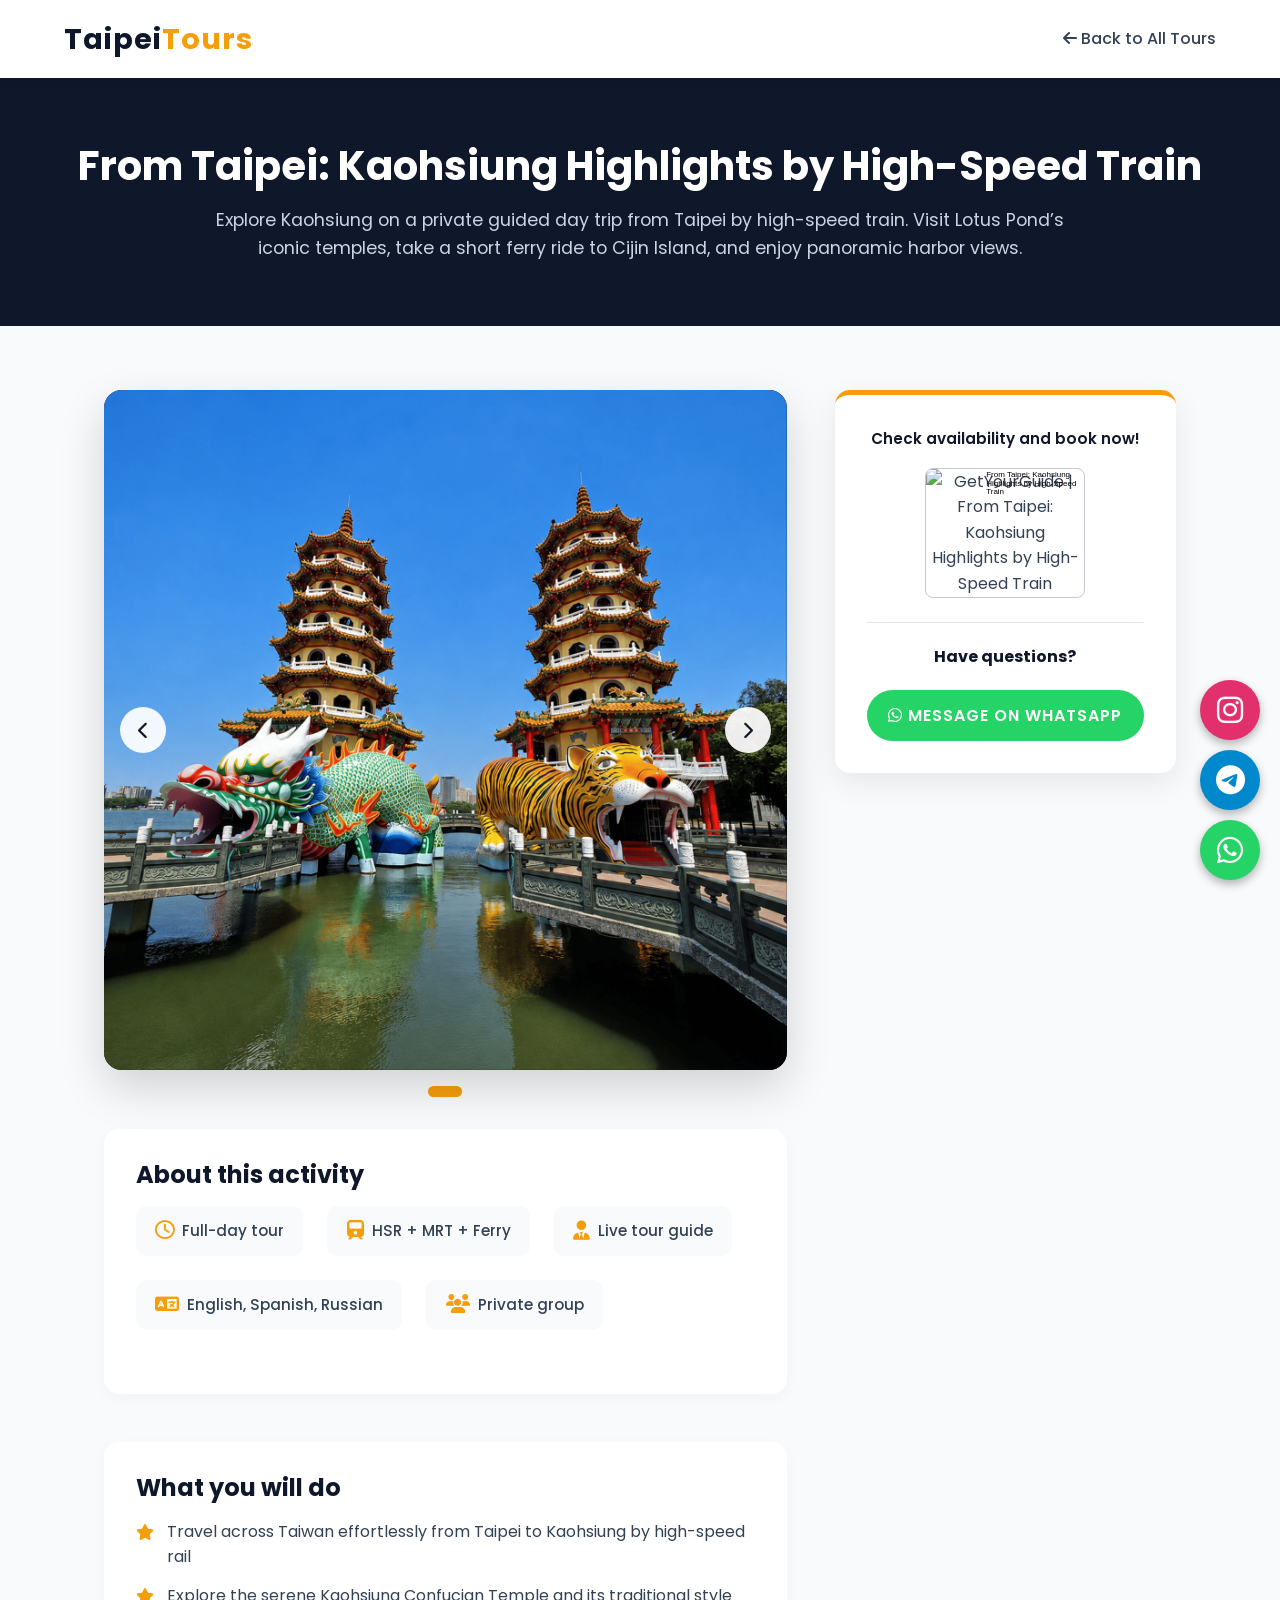
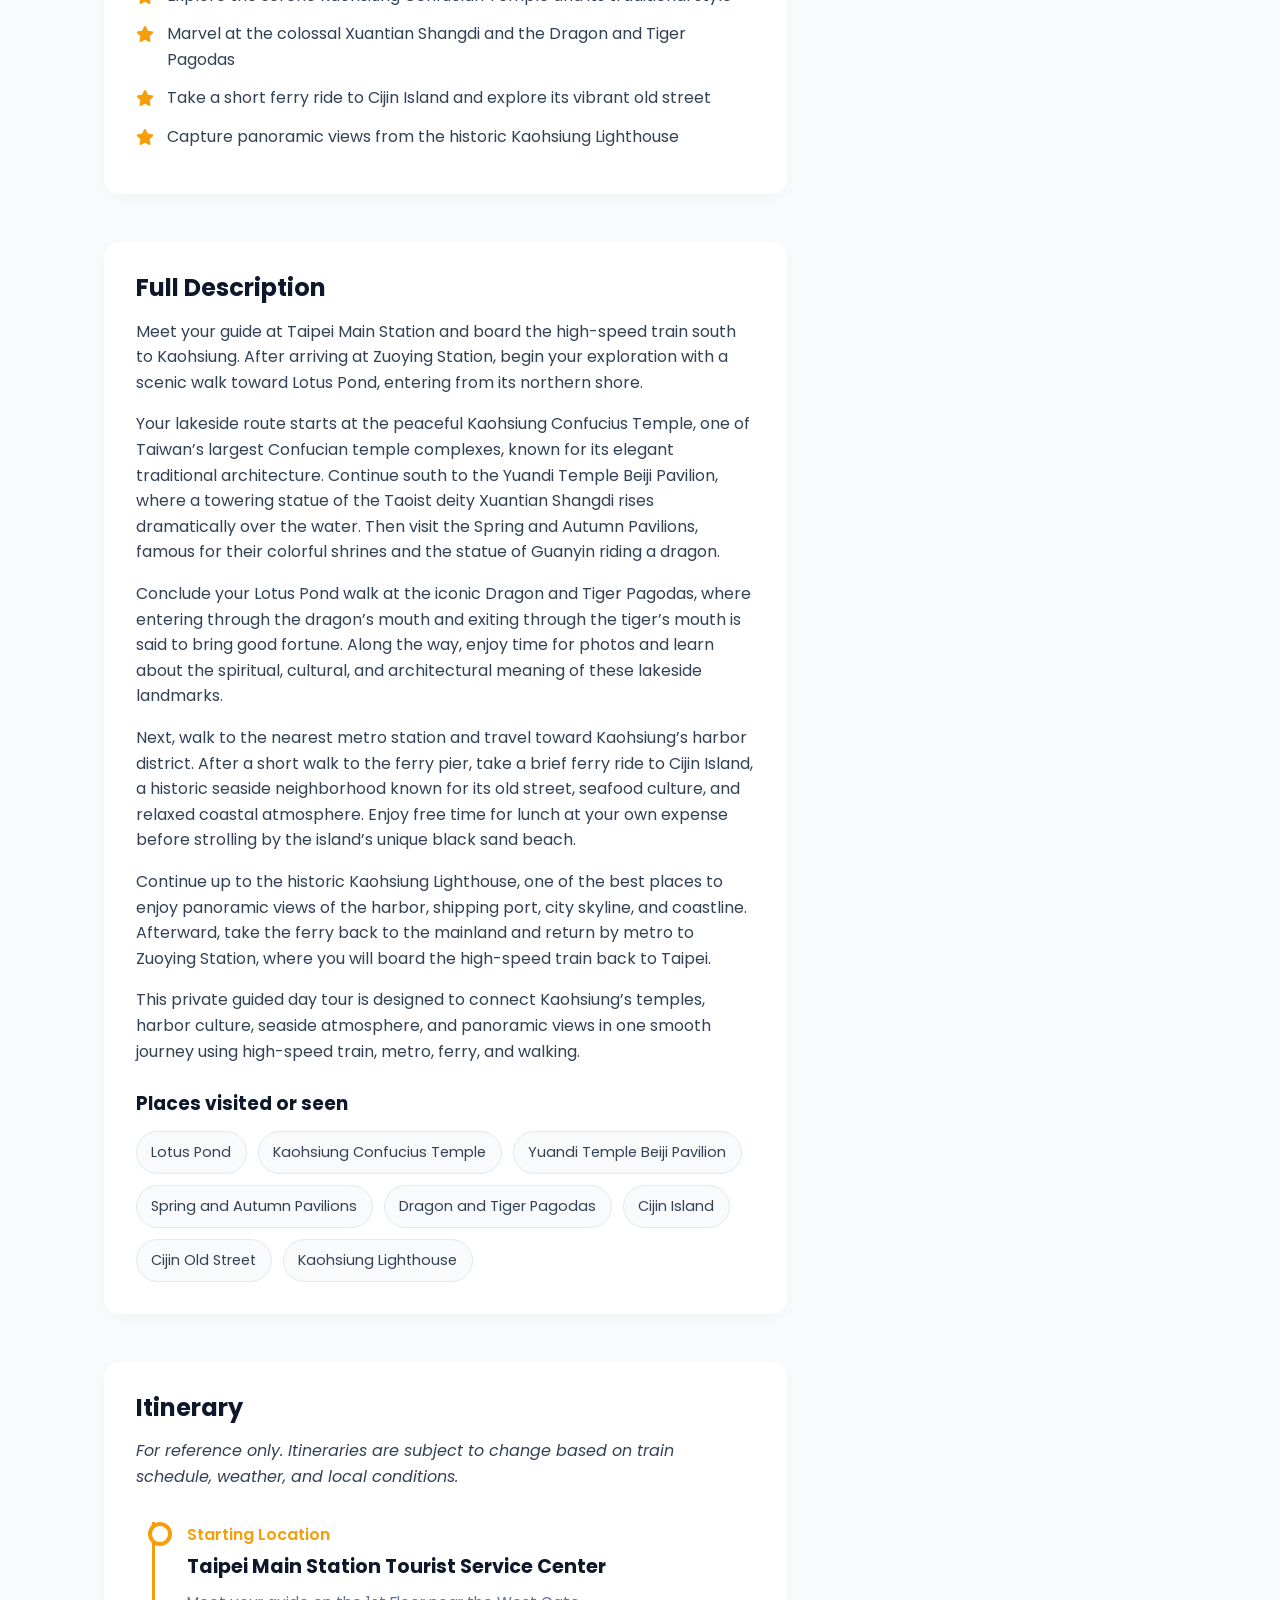
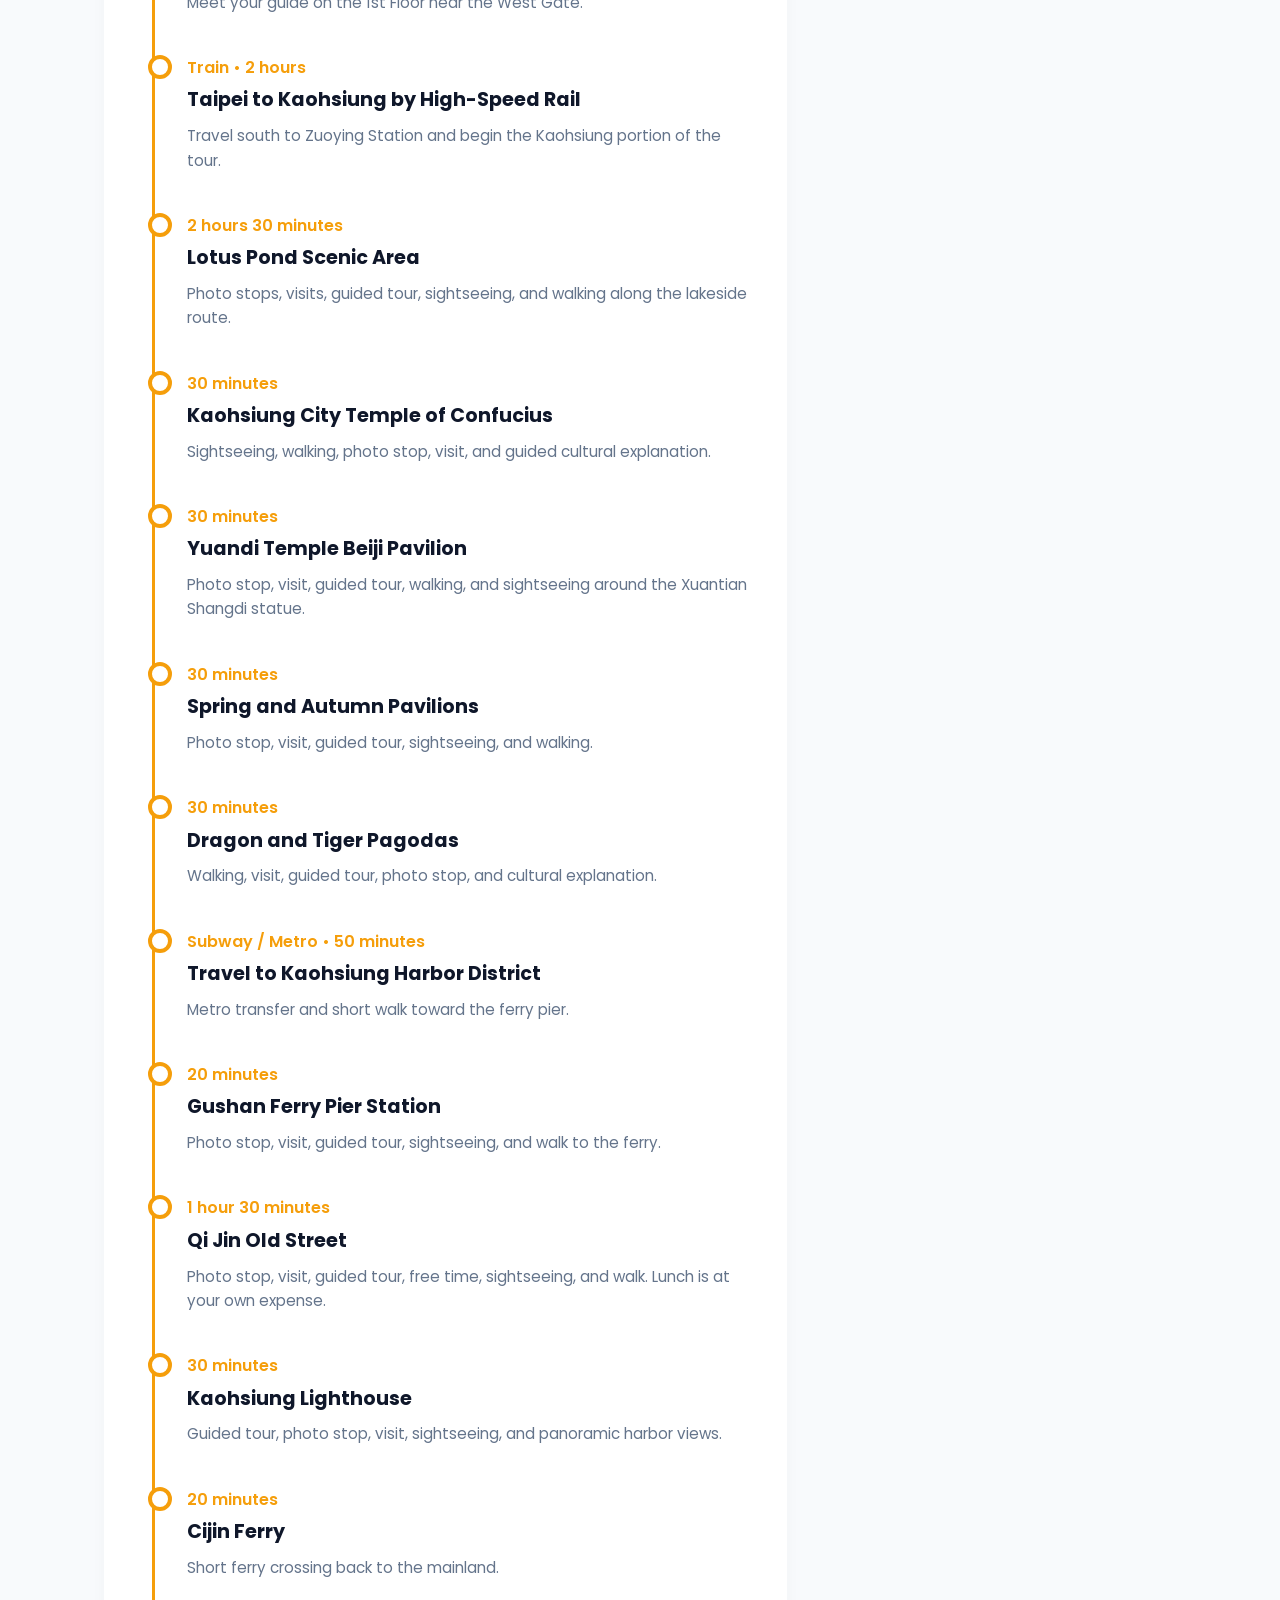
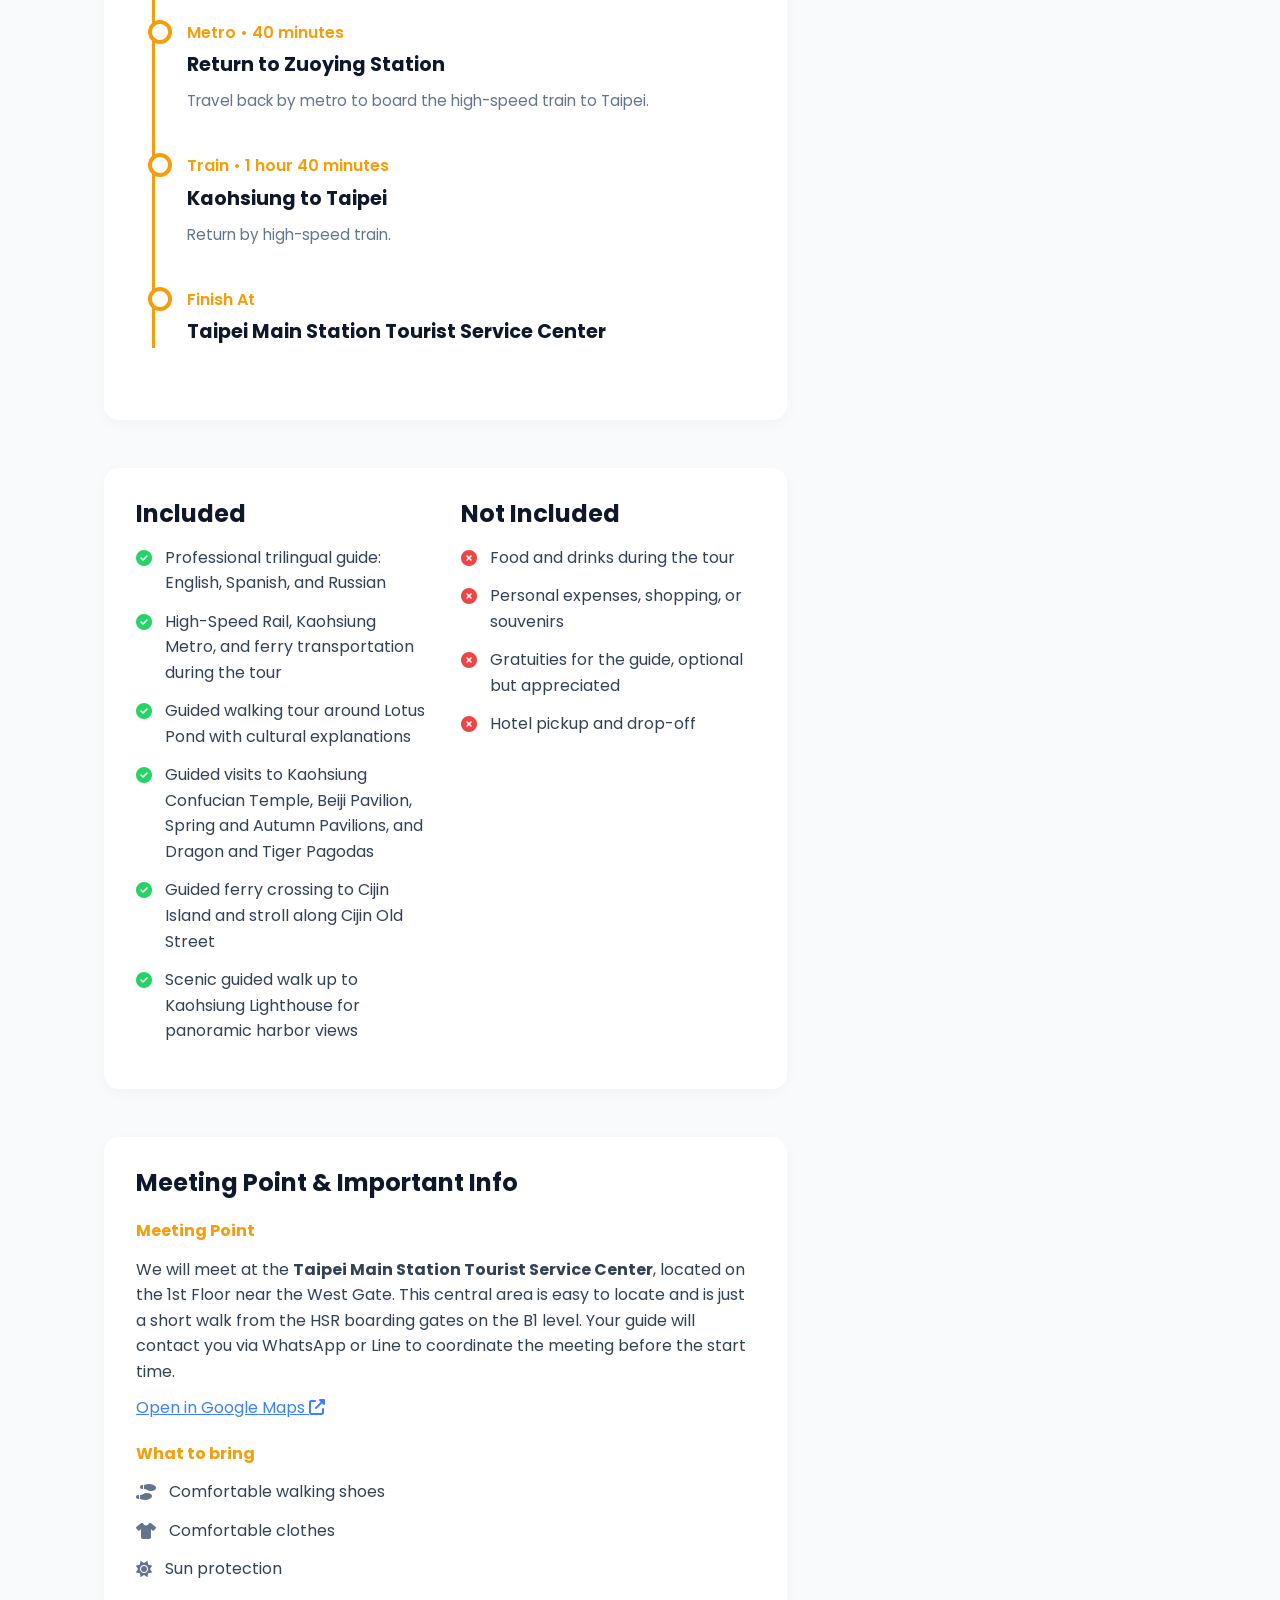
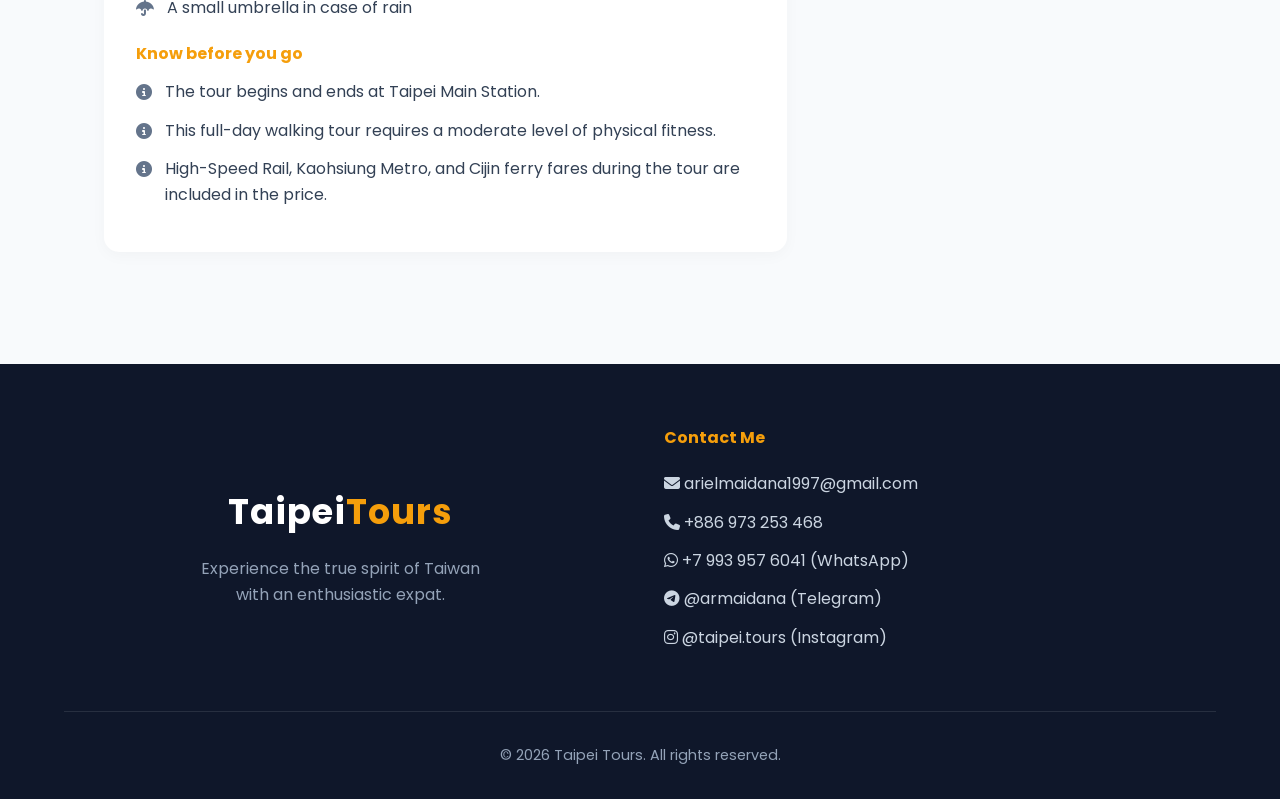
==== kaohsiung-highlights.html @ 46f65a16 "Add Kaohsiung highlights tour page This HTML file contains the structure and content for a tour page" ====
<!DOCTYPE html>
<html lang="en">
<head>
    <meta charset="UTF-8">
    <meta name="viewport" content="width=device-width, initial-scale=1.0">
    <title>From Taipei: Kaohsiung Highlights by High-Speed Train | Taipei Tours</title>
    <meta name="description" content="Explore Kaohsiung on a private guided day trip from Taipei by high-speed train. Visit Lotus Pond, Cijin Island, and Kaohsiung Lighthouse.">

    <link rel="icon" type="image/png" href="logo.png">
    <link href="https://fonts.googleapis.com/css2?family=Poppins:wght@300;400;500;600;700&display=swap" rel="stylesheet">
    <link rel="stylesheet" href="https://cdnjs.cloudflare.com/ajax/libs/font-awesome/6.4.0/css/all.min.css">

    <style>
        /* --- CSS VARIABLES & RESET --- */
        :root {
            --primary: #F59E0B;
            --primary-hover: #D97706;
            --dark: #0F172A;
            --light: #F8FAFC;
            --white: #FFFFFF;
            --text-main: #334155;
            --text-muted: #64748B;
            --wa-color: #25D366;
            --tg-color: #0088cc;
            --ig-color: #E1306C;
            --transition: all 0.3s ease;
        }

        * { margin: 0; padding: 0; box-sizing: border-box; font-family: 'Poppins', sans-serif; }
        body { color: var(--text-main); background-color: var(--light); line-height: 1.6; }
        img { max-width: 100%; display: block; border-radius: 10px; }
        a { text-decoration: none; color: inherit; }
        h1, h2, h3, h4 { color: var(--dark); font-weight: 700; line-height: 1.2; margin-bottom: 1rem; }

        /* --- BUTTONS --- */
        .btn { display: inline-block; padding: 1rem 2rem; border-radius: 50px; font-weight: 600; text-transform: uppercase; letter-spacing: 1px; cursor: pointer; transition: var(--transition); border: none; text-align: center; }
        .btn-primary { background-color: var(--primary); color: var(--white); box-shadow: 0 4px 15px rgba(245, 158, 11, 0.4); }
        .btn-primary:hover { background-color: var(--primary-hover); transform: translateY(-2px); }

        /* --- NAVBAR --- */
        nav { background-color: var(--white); padding: 1rem 5%; display: flex; justify-content: space-between; align-items: center; box-shadow: 0 2px 10px rgba(0,0,0,0.1); position: sticky; top: 0; z-index: 1000; }
        .logo { font-size: 1.8rem; font-weight: 700; color: var(--dark); letter-spacing: 1px; }
        .logo span { color: var(--primary); }
        .nav-links { display: flex; gap: 2rem; align-items: center; }
        .nav-links a { color: var(--text-main); font-weight: 500; transition: var(--transition); }
        .nav-links a:hover { color: var(--primary); }

        /* --- TOUR HEADER --- */
        .tour-header { padding: 4rem 5%; background: var(--dark); color: var(--white); text-align: center; }
        .tour-header h1 { color: var(--white); font-size: 2.5rem; margin-bottom: 1rem; }
        .tour-header p { font-size: 1.1rem; max-width: 850px; margin: 0 auto; color: #cbd5e1; }

        /* --- MAIN LAYOUT --- */
        .tour-container { display: grid; grid-template-columns: 2fr 1fr; gap: 3rem; padding: 4rem 5%; max-width: 1200px; margin: 0 auto; }
        .tour-content section { margin-bottom: 3rem; background: var(--white); padding: 2rem; border-radius: 15px; box-shadow: 0 4px 15px rgba(0,0,0,0.03); }

        /* --- LARGE MANUAL PHOTO SLIDER --- */
        .tour-photo-slider { margin-bottom: 2rem; }

        .slider-viewport {
            position: relative;
            overflow: hidden;
            border-radius: 18px;
            box-shadow: 0 18px 45px rgba(0,0,0,0.16);
            background: var(--dark);
        }

        .slider-track {
            display: flex;
            transition: transform 0.45s ease;
            will-change: transform;
        }

        .gallery-slide {
            min-width: 100%;
            height: clamp(380px, 55vw, 680px);
            position: relative;
            margin: 0;
        }

        .gallery-slide img {
            width: 100%;
            height: 100%;
            object-fit: cover;
            border-radius: 0;
        }

        .gallery-slide figcaption {
            position: absolute;
            left: 0;
            right: 0;
            bottom: 0;
            padding: 3rem 1.5rem 1.2rem;
            color: var(--white);
            font-size: 0.95rem;
            font-weight: 500;
            background: linear-gradient(to top, rgba(15, 23, 42, 0.82), rgba(15, 23, 42, 0));
        }

        .slider-btn {
            position: absolute;
            top: 50%;
            transform: translateY(-50%);
            width: 46px;
            height: 46px;
            border-radius: 50%;
            border: none;
            background: rgba(255,255,255,0.92);
            color: var(--dark);
            cursor: pointer;
            display: flex;
            align-items: center;
            justify-content: center;
            font-size: 1.1rem;
            transition: var(--transition);
            z-index: 3;
        }

        .slider-btn:hover { background: var(--primary); color: var(--white); }
        .slider-prev { left: 1rem; }
        .slider-next { right: 1rem; }

        .slider-dots {
            display: flex;
            justify-content: center;
            flex-wrap: wrap;
            gap: 0.55rem;
            margin-top: 1rem;
        }

        .slider-dot {
            width: 11px;
            height: 11px;
            border-radius: 999px;
            border: none;
            background: #cbd5e1;
            cursor: pointer;
            transition: var(--transition);
        }

        .slider-dot.active {
            width: 34px;
            background: var(--primary);
        }

        /* --- QUICK INFO --- */
        .quick-info { display: flex; flex-wrap: wrap; gap: 1.5rem; margin-bottom: 2rem; }
        .info-badge { display: flex; align-items: center; gap: 0.5rem; background: var(--light); padding: 0.8rem 1.2rem; border-radius: 10px; font-weight: 500; font-size: 0.95rem; }
        .info-badge i { color: var(--primary); font-size: 1.2rem; }

        /* --- LISTS --- */
        ul.custom-list { list-style: none; }
        ul.custom-list li { margin-bottom: 0.8rem; display: flex; align-items: flex-start; gap: 0.8rem; }
        ul.custom-list li i { margin-top: 5px; }
        .fa-check-circle { color: var(--wa-color); }
        .fa-times-circle { color: #ef4444; }
        .places-list { display: flex; flex-wrap: wrap; gap: 0.7rem; margin-top: 1rem; }
        .place-pill { background: var(--light); color: var(--text-main); padding: 0.55rem 0.9rem; border-radius: 999px; font-size: 0.9rem; border: 1px solid #e2e8f0; }

        /* --- TIMELINE --- */
        .timeline { border-left: 3px solid var(--primary); padding-left: 2rem; margin-left: 1rem; margin-top: 2rem; }
        .timeline-item { position: relative; margin-bottom: 2.5rem; }
        .timeline-item::before { content: ''; position: absolute; left: -39px; top: 0; width: 16px; height: 16px; background: var(--white); border: 4px solid var(--primary); border-radius: 50%; }
        .timeline-time { font-weight: 600; color: var(--primary); margin-bottom: 0.3rem; }
        .timeline-title { font-size: 1.2rem; font-weight: 700; color: var(--dark); margin-bottom: 0.5rem; }
        .timeline-desc { font-size: 0.95rem; color: var(--text-muted); }

        /* --- SIDEBAR --- */
        .sidebar { position: sticky; top: 100px; align-self: start; }
        .booking-card { background: var(--white); padding: 2rem; border-radius: 15px; box-shadow: 0 10px 30px rgba(0,0,0,0.08); text-align: center; border-top: 5px solid var(--primary); }

        /* --- FOOTER --- */
        footer { background: var(--dark); color: var(--white); padding: 4rem 5% 2rem; }
        .footer-grid { display: grid; grid-template-columns: 1fr 1fr; gap: 3rem; margin-bottom: 3rem; align-items: center; }
        .footer-col-center { text-align: center; }
        .footer-col h4 { margin-bottom: 1.5rem; color: var(--primary); }
        .footer-col ul { list-style: none; }
        .footer-col ul li { margin-bottom: 0.8rem; color: #cbd5e1; }
        .copyright { text-align: center; padding-top: 2rem; border-top: 1px solid rgba(255,255,255,0.1); font-size: 0.9rem; color: #94a3b8; }

        /* --- FLOATING BUTTONS --- */
        .float-btn { position: fixed; bottom: 20px; width: 60px; height: 60px; border-radius: 50%; display: flex; align-items: center; justify-content: center; font-size: 30px; color: var(--white); box-shadow: 0 4px 10px rgba(0,0,0,0.3); z-index: 100; transition: var(--transition); }
        .float-wa { right: 20px; background-color: var(--wa-color); }
        .float-tg { right: 20px; bottom: 90px; background-color: var(--tg-color); }
        .float-ig { right: 20px; bottom: 160px; background-color: var(--ig-color); }
        .float-btn:hover { transform: scale(1.1); }

        /* --- RESPONSIVE --- */
        @media (max-width: 900px) {
            .tour-container { grid-template-columns: 1fr; }
            .sidebar { position: static; }
            .footer-grid { grid-template-columns: 1fr; text-align: center; }
            .gallery-slide { height: clamp(300px, 68vw, 460px); }
        }

        @media (max-width: 600px) {
            .tour-header h1 { font-size: 2rem; }
            .tour-container { padding: 2rem 5%; }
            .tour-content section { padding: 1.4rem; }
            .gallery-slide { height: 320px; }
            .gallery-slide figcaption { font-size: 0.85rem; padding: 2.5rem 1rem 1rem; }
            .slider-btn { width: 38px; height: 38px; }
            .slider-prev { left: 0.6rem; }
            .slider-next { right: 0.6rem; }
        }
    </style>
</head>
<body>

    <nav>
        <a href="index.html" class="logo">Taipei<span>Tours</span></a>
        <div class="nav-links">
            <a href="index.html#tours"><i class="fas fa-arrow-left"></i> Back to All Tours</a>
        </div>
    </nav>

    <header class="tour-header">
        <h1>From Taipei: Kaohsiung Highlights by High-Speed Train</h1>
        <p>Explore Kaohsiung on a private guided day trip from Taipei by high-speed train. Visit Lotus Pond’s iconic temples, take a short ferry ride to Cijin Island, and enjoy panoramic harbor views.</p>
    </header>

    <main class="tour-container">

        <div class="tour-content">

            <div class="tour-photo-slider" aria-label="Kaohsiung tour photo gallery">
                <div class="slider-viewport">
                    <div class="slider-track">
                        <figure class="gallery-slide">
                            <img src="templo_mejorado_3000x4000.png" alt="Kaohsiung Lotus Pond temple view">
                        </figure>
                    </div>

                    <button class="slider-btn slider-prev" type="button" aria-label="Previous photo">
                        <i class="fas fa-chevron-left"></i>
                    </button>
                    <button class="slider-btn slider-next" type="button" aria-label="Next photo">
                        <i class="fas fa-chevron-right"></i>
                    </button>
                </div>

                <div class="slider-dots" aria-label="Choose photo"></div>
            </div>

            <section>
                <h2>About this activity</h2>
                <div class="quick-info">
                    <div class="info-badge"><i class="far fa-clock"></i> Full-day tour</div>
                    <div class="info-badge"><i class="fas fa-train"></i> HSR + MRT + Ferry</div>
                    <div class="info-badge"><i class="fas fa-user-tie"></i> Live tour guide</div>
                    <div class="info-badge"><i class="fas fa-language"></i> English, Spanish, Russian</div>
                    <div class="info-badge"><i class="fas fa-users"></i> Private group</div>
                </div>
            </section>

            <section>
                <h2>What you will do</h2>
                <ul class="custom-list">
                    <li><i class="fas fa-star" style="color: var(--primary);"></i> Travel across Taiwan effortlessly from Taipei to Kaohsiung by high-speed rail</li>
                    <li><i class="fas fa-star" style="color: var(--primary);"></i> Explore the serene Kaohsiung Confucian Temple and its traditional style</li>
                    <li><i class="fas fa-star" style="color: var(--primary);"></i> Marvel at the colossal Xuantian Shangdi and the Dragon and Tiger Pagodas</li>
                    <li><i class="fas fa-star" style="color: var(--primary);"></i> Take a short ferry ride to Cijin Island and explore its vibrant old street</li>
                    <li><i class="fas fa-star" style="color: var(--primary);"></i> Capture panoramic views from the historic Kaohsiung Lighthouse</li>
                </ul>
            </section>

            <section>
                <h2>Full Description</h2>
                <p style="margin-bottom: 1rem;">Meet your guide at Taipei Main Station and board the high-speed train south to Kaohsiung. After arriving at Zuoying Station, begin your exploration with a scenic walk toward Lotus Pond, entering from its northern shore.</p>
                <p style="margin-bottom: 1rem;">Your lakeside route starts at the peaceful Kaohsiung Confucius Temple, one of Taiwan’s largest Confucian temple complexes, known for its elegant traditional architecture. Continue south to the Yuandi Temple Beiji Pavilion, where a towering statue of the Taoist deity Xuantian Shangdi rises dramatically over the water. Then visit the Spring and Autumn Pavilions, famous for their colorful shrines and the statue of Guanyin riding a dragon.</p>
                <p style="margin-bottom: 1rem;">Conclude your Lotus Pond walk at the iconic Dragon and Tiger Pagodas, where entering through the dragon’s mouth and exiting through the tiger’s mouth is said to bring good fortune. Along the way, enjoy time for photos and learn about the spiritual, cultural, and architectural meaning of these lakeside landmarks.</p>
                <p style="margin-bottom: 1rem;">Next, walk to the nearest metro station and travel toward Kaohsiung’s harbor district. After a short walk to the ferry pier, take a brief ferry ride to Cijin Island, a historic seaside neighborhood known for its old street, seafood culture, and relaxed coastal atmosphere. Enjoy free time for lunch at your own expense before strolling by the island’s unique black sand beach.</p>
                <p style="margin-bottom: 1rem;">Continue up to the historic Kaohsiung Lighthouse, one of the best places to enjoy panoramic views of the harbor, shipping port, city skyline, and coastline. Afterward, take the ferry back to the mainland and return by metro to Zuoying Station, where you will board the high-speed train back to Taipei.</p>
                <p>This private guided day tour is designed to connect Kaohsiung’s temples, harbor culture, seaside atmosphere, and panoramic views in one smooth journey using high-speed train, metro, ferry, and walking.</p>

                <h3 style="margin-top: 1.8rem;">Places visited or seen</h3>
                <div class="places-list">
                    <span class="place-pill">Lotus Pond</span>
                    <span class="place-pill">Kaohsiung Confucius Temple</span>
                    <span class="place-pill">Yuandi Temple Beiji Pavilion</span>
                    <span class="place-pill">Spring and Autumn Pavilions</span>
                    <span class="place-pill">Dragon and Tiger Pagodas</span>
                    <span class="place-pill">Cijin Island</span>
                    <span class="place-pill">Cijin Old Street</span>
                    <span class="place-pill">Kaohsiung Lighthouse</span>
                </div>
            </section>

            <section>
                <h2>Itinerary</h2>
                <p style="margin-bottom: 1.5rem;"><em>For reference only. Itineraries are subject to change based on train schedule, weather, and local conditions.</em></p>

                <div class="timeline">
                    <div class="timeline-item">
                        <div class="timeline-time">Starting Location</div>
                        <div class="timeline-title">Taipei Main Station Tourist Service Center</div>
                        <div class="timeline-desc">Meet your guide on the 1st Floor near the West Gate.</div>
                    </div>

                    <div class="timeline-item">
                        <div class="timeline-time">Train • 2 hours</div>
                        <div class="timeline-title">Taipei to Kaohsiung by High-Speed Rail</div>
                        <div class="timeline-desc">Travel south to Zuoying Station and begin the Kaohsiung portion of the tour.</div>
                    </div>

                    <div class="timeline-item">
                        <div class="timeline-time">2 hours 30 minutes</div>
                        <div class="timeline-title">Lotus Pond Scenic Area</div>
                        <div class="timeline-desc">Photo stops, visits, guided tour, sightseeing, and walking along the lakeside route.</div>
                    </div>

                    <div class="timeline-item">
                        <div class="timeline-time">30 minutes</div>
                        <div class="timeline-title">Kaohsiung City Temple of Confucius</div>
                        <div class="timeline-desc">Sightseeing, walking, photo stop, visit, and guided cultural explanation.</div>
                    </div>

                    <div class="timeline-item">
                        <div class="timeline-time">30 minutes</div>
                        <div class="timeline-title">Yuandi Temple Beiji Pavilion</div>
                        <div class="timeline-desc">Photo stop, visit, guided tour, walking, and sightseeing around the Xuantian Shangdi statue.</div>
                    </div>

                    <div class="timeline-item">
                        <div class="timeline-time">30 minutes</div>
                        <div class="timeline-title">Spring and Autumn Pavilions</div>
                        <div class="timeline-desc">Photo stop, visit, guided tour, sightseeing, and walking.</div>
                    </div>

                    <div class="timeline-item">
                        <div class="timeline-time">30 minutes</div>
                        <div class="timeline-title">Dragon and Tiger Pagodas</div>
                        <div class="timeline-desc">Walking, visit, guided tour, photo stop, and cultural explanation.</div>
                    </div>

                    <div class="timeline-item">
                        <div class="timeline-time">Subway / Metro • 50 minutes</div>
                        <div class="timeline-title">Travel to Kaohsiung Harbor District</div>
                        <div class="timeline-desc">Metro transfer and short walk toward the ferry pier.</div>
                    </div>

                    <div class="timeline-item">
                        <div class="timeline-time">20 minutes</div>
                        <div class="timeline-title">Gushan Ferry Pier Station</div>
                        <div class="timeline-desc">Photo stop, visit, guided tour, sightseeing, and walk to the ferry.</div>
                    </div>

                    <div class="timeline-item">
                        <div class="timeline-time">1 hour 30 minutes</div>
                        <div class="timeline-title">Qi Jin Old Street</div>
                        <div class="timeline-desc">Photo stop, visit, guided tour, free time, sightseeing, and walk. Lunch is at your own expense.</div>
                    </div>

                    <div class="timeline-item">
                        <div class="timeline-time">30 minutes</div>
                        <div class="timeline-title">Kaohsiung Lighthouse</div>
                        <div class="timeline-desc">Guided tour, photo stop, visit, sightseeing, and panoramic harbor views.</div>
                    </div>

                    <div class="timeline-item">
                        <div class="timeline-time">20 minutes</div>
                        <div class="timeline-title">Cijin Ferry</div>
                        <div class="timeline-desc">Short ferry crossing back to the mainland.</div>
                    </div>

                    <div class="timeline-item">
                        <div class="timeline-time">Metro • 40 minutes</div>
                        <div class="timeline-title">Return to Zuoying Station</div>
                        <div class="timeline-desc">Travel back by metro to board the high-speed train to Taipei.</div>
                    </div>

                    <div class="timeline-item">
                        <div class="timeline-time">Train • 1 hour 40 minutes</div>
                        <div class="timeline-title">Kaohsiung to Taipei</div>
                        <div class="timeline-desc">Return by high-speed train.</div>
                    </div>

                    <div class="timeline-item">
                        <div class="timeline-time">Finish At</div>
                        <div class="timeline-title">Taipei Main Station Tourist Service Center</div>
                    </div>
                </div>
            </section>

            <section style="display: grid; grid-template-columns: repeat(auto-fit, minmax(250px, 1fr)); gap: 2rem;">
                <div>
                    <h2>Included</h2>
                    <ul class="custom-list">
                        <li><i class="fas fa-check-circle"></i> Professional trilingual guide: English, Spanish, and Russian</li>
                        <li><i class="fas fa-check-circle"></i> High-Speed Rail, Kaohsiung Metro, and ferry transportation during the tour</li>
                        <li><i class="fas fa-check-circle"></i> Guided walking tour around Lotus Pond with cultural explanations</li>
                        <li><i class="fas fa-check-circle"></i> Guided visits to Kaohsiung Confucian Temple, Beiji Pavilion, Spring and Autumn Pavilions, and Dragon and Tiger Pagodas</li>
                        <li><i class="fas fa-check-circle"></i> Guided ferry crossing to Cijin Island and stroll along Cijin Old Street</li>
                        <li><i class="fas fa-check-circle"></i> Scenic guided walk up to Kaohsiung Lighthouse for panoramic harbor views</li>
                    </ul>
                </div>
                <div>
                    <h2>Not Included</h2>
                    <ul class="custom-list">
                        <li><i class="fas fa-times-circle"></i> Food and drinks during the tour</li>
                        <li><i class="fas fa-times-circle"></i> Personal expenses, shopping, or souvenirs</li>
                        <li><i class="fas fa-times-circle"></i> Gratuities for the guide, optional but appreciated</li>
                        <li><i class="fas fa-times-circle"></i> Hotel pickup and drop-off</li>
                    </ul>
                </div>
            </section>

            <section>
                <h2>Meeting Point & Important Info</h2>

                <h4 style="margin-top: 1.5rem; color: var(--primary);">Meeting Point</h4>
                <p>We will meet at the <strong>Taipei Main Station Tourist Service Center</strong>, located on the 1st Floor near the West Gate. This central area is easy to locate and is just a short walk from the HSR boarding gates on the B1 level. Your guide will contact you via WhatsApp or Line to coordinate the meeting before the start time.</p>
                <a href="https://maps.app.goo.gl/nyR3LX6MjBU6rqTK8" target="_blank" style="color: #3b82f6; text-decoration: underline; margin-top: 10px; display: inline-block;">Open in Google Maps <i class="fas fa-external-link-alt"></i></a>

                <h4 style="margin-top: 1.5rem; color: var(--primary);">What to bring</h4>
                <ul class="custom-list" style="margin-bottom: 1rem;">
                    <li><i class="fas fa-shoe-prints" style="color: var(--text-muted);"></i> Comfortable walking shoes</li>
                    <li><i class="fas fa-tshirt" style="color: var(--text-muted);"></i> Comfortable clothes</li>
                    <li><i class="fas fa-sun" style="color: var(--text-muted);"></i> Sun protection</li>
                    <li><i class="fas fa-umbrella" style="color: var(--text-muted);"></i> A small umbrella in case of rain</li>
                </ul>

                <h4 style="margin-top: 1.5rem; color: var(--primary);">Know before you go</h4>
                <ul class="custom-list">
                    <li><i class="fas fa-info-circle" style="color: var(--text-muted);"></i> The tour begins and ends at Taipei Main Station.</li>
                    <li><i class="fas fa-info-circle" style="color: var(--text-muted);"></i> This full-day walking tour requires a moderate level of physical fitness.</li>
                    <li><i class="fas fa-info-circle" style="color: var(--text-muted);"></i> High-Speed Rail, Kaohsiung Metro, and Cijin ferry fares during the tour are included in the price.</li>
                </ul>
            </section>

        </div>

        <aside class="sidebar">
            <div class="booking-card">
                <p style="font-weight: 600; color: var(--dark); margin-bottom: 1rem; font-size: 0.95rem;">Check availability and book now!</p>

                <a href="https://www.getyourguide.com/kaohsiung-taiwan-l214915/taipei-to-kaohsiung-highlights-private-day-tour-t1352094/" target="_blank">
                    <div style="position: relative; width: fit-content; margin: 0 auto;">
                        <img src="https://gyg.me/pQw3KK9K" width="160px" height="auto" style="border: 1px solid #c6c8d0; border-radius: 8px;" alt="GetYourGuide | From Taipei: Kaohsiung Highlights by High-Speed Train"/>
                        <p style="position: absolute; font-size: 0.5rem; font-weight: 500; color: #000000; font-family: Arial, sans-serif; z-index: 999; margin: 0 auto; right: 0.2rem; top: 0.2rem; width: 60%; text-align: left; line-height: 1.1;">
                            From Taipei: Kaohsiung Highlights by High-Speed Train
                        </p>
                    </div>
                </a>

                <hr style="border: 0; border-top: 1px solid #e2e8f0; margin: 1.5rem 0;">

                <h4>Have questions?</h4>
                <a href="https://wa.me/79939576041" target="_blank" class="btn" style="background-color: var(--wa-color); color: white; width: 100%; padding: 0.8rem; margin-top: 0.5rem;">
                    <i class="fab fa-whatsapp"></i> Message on WhatsApp
                </a>
            </div>
        </aside>

    </main>

    <footer>
        <div class="footer-grid">
            <div class="footer-col footer-col-center">
                <a href="#" class="logo" style="font-size: 2.2rem; color: var(--white);">Taipei<span style="color: var(--primary);">Tours</span></a>
                <p style="margin-top: 1rem; color: #94a3b8; max-width: 300px; margin-left: auto; margin-right: auto;">Experience the true spirit of Taiwan with an enthusiastic expat.</p>
            </div>
            <div class="footer-col">
                <h4>Contact Me</h4>
                <ul>
                    <li><i class="fas fa-envelope"></i> arielmaidana1997@gmail.com</li>
                    <li><i class="fas fa-phone"></i> +886 973 253 468</li>
                    <li><i class="fab fa-whatsapp"></i> +7 993 957 6041 (WhatsApp)</li>
                    <li><i class="fab fa-telegram"></i> @armaidana (Telegram)</li>
                    <li><i class="fab fa-instagram"></i> @taipei.tours (Instagram)</li>
                </ul>
            </div>
        </div>
        <div class="copyright">
            © 2026 Taipei Tours. All rights reserved.
        </div>
    </footer>

    <a href="https://www.instagram.com/taipei.tours/" target="_blank" class="float-btn float-ig" title="Follow on Instagram">
        <i class="fab fa-instagram"></i>
    </a>
    <a href="https://t.me/armaidana" target="_blank" class="float-btn float-tg" title="Chat on Telegram">
        <i class="fab fa-telegram-plane"></i>
    </a>
    <a href="https://wa.me/79939576041" target="_blank" class="float-btn float-wa" title="Chat on WhatsApp">
        <i class="fab fa-whatsapp"></i>
    </a>

    <script>
        // Large manual photo slider: no automatic movement
        const tourSlider = document.querySelector('.tour-photo-slider');

        if (tourSlider) {
            const track = tourSlider.querySelector('.slider-track');
            const slides = Array.from(tourSlider.querySelectorAll('.gallery-slide'));
            const prevBtn = tourSlider.querySelector('.slider-prev');
            const nextBtn = tourSlider.querySelector('.slider-next');
            const dotsContainer = tourSlider.querySelector('.slider-dots');
            let currentSlide = 0;
            let touchStartX = 0;
            let touchEndX = 0;

            slides.forEach((_, index) => {
                const dot = document.createElement('button');
                dot.className = 'slider-dot';
                dot.type = 'button';
                dot.setAttribute('aria-label', `Show photo ${index + 1}`);
                dot.addEventListener('click', () => showSlide(index));
                dotsContainer.appendChild(dot);
            });

            const dots = Array.from(dotsContainer.querySelectorAll('.slider-dot'));

            function showSlide(index) {
                currentSlide = (index + slides.length) % slides.length;
                track.style.transform = `translateX(-${currentSlide * 100}%)`;

                dots.forEach((dot, dotIndex) => {
                    dot.classList.toggle('active', dotIndex === currentSlide);
                    dot.setAttribute('aria-current', dotIndex === currentSlide ? 'true' : 'false');
                });
            }

            function nextSlide() {
                showSlide(currentSlide + 1);
            }

            function prevSlide() {
                showSlide(currentSlide - 1);
            }

            nextBtn.addEventListener('click', nextSlide);
            prevBtn.addEventListener('click', prevSlide);

            tourSlider.addEventListener('keydown', (event) => {
                if (event.key === 'ArrowRight') nextSlide();
                if (event.key === 'ArrowLeft') prevSlide();
            });

            tourSlider.addEventListener('touchstart', (event) => {
                touchStartX = event.changedTouches[0].screenX;
            }, { passive: true });

            tourSlider.addEventListener('touchend', (event) => {
                touchEndX = event.changedTouches[0].screenX;
                const swipeDistance = touchEndX - touchStartX;

                if (Math.abs(swipeDistance) > 45) {
                    swipeDistance < 0 ? nextSlide() : prevSlide();
                }
            }, { passive: true });

            tourSlider.setAttribute('tabindex', '0');
            showSlide(0);
        }
    </script>

</body>
</html>
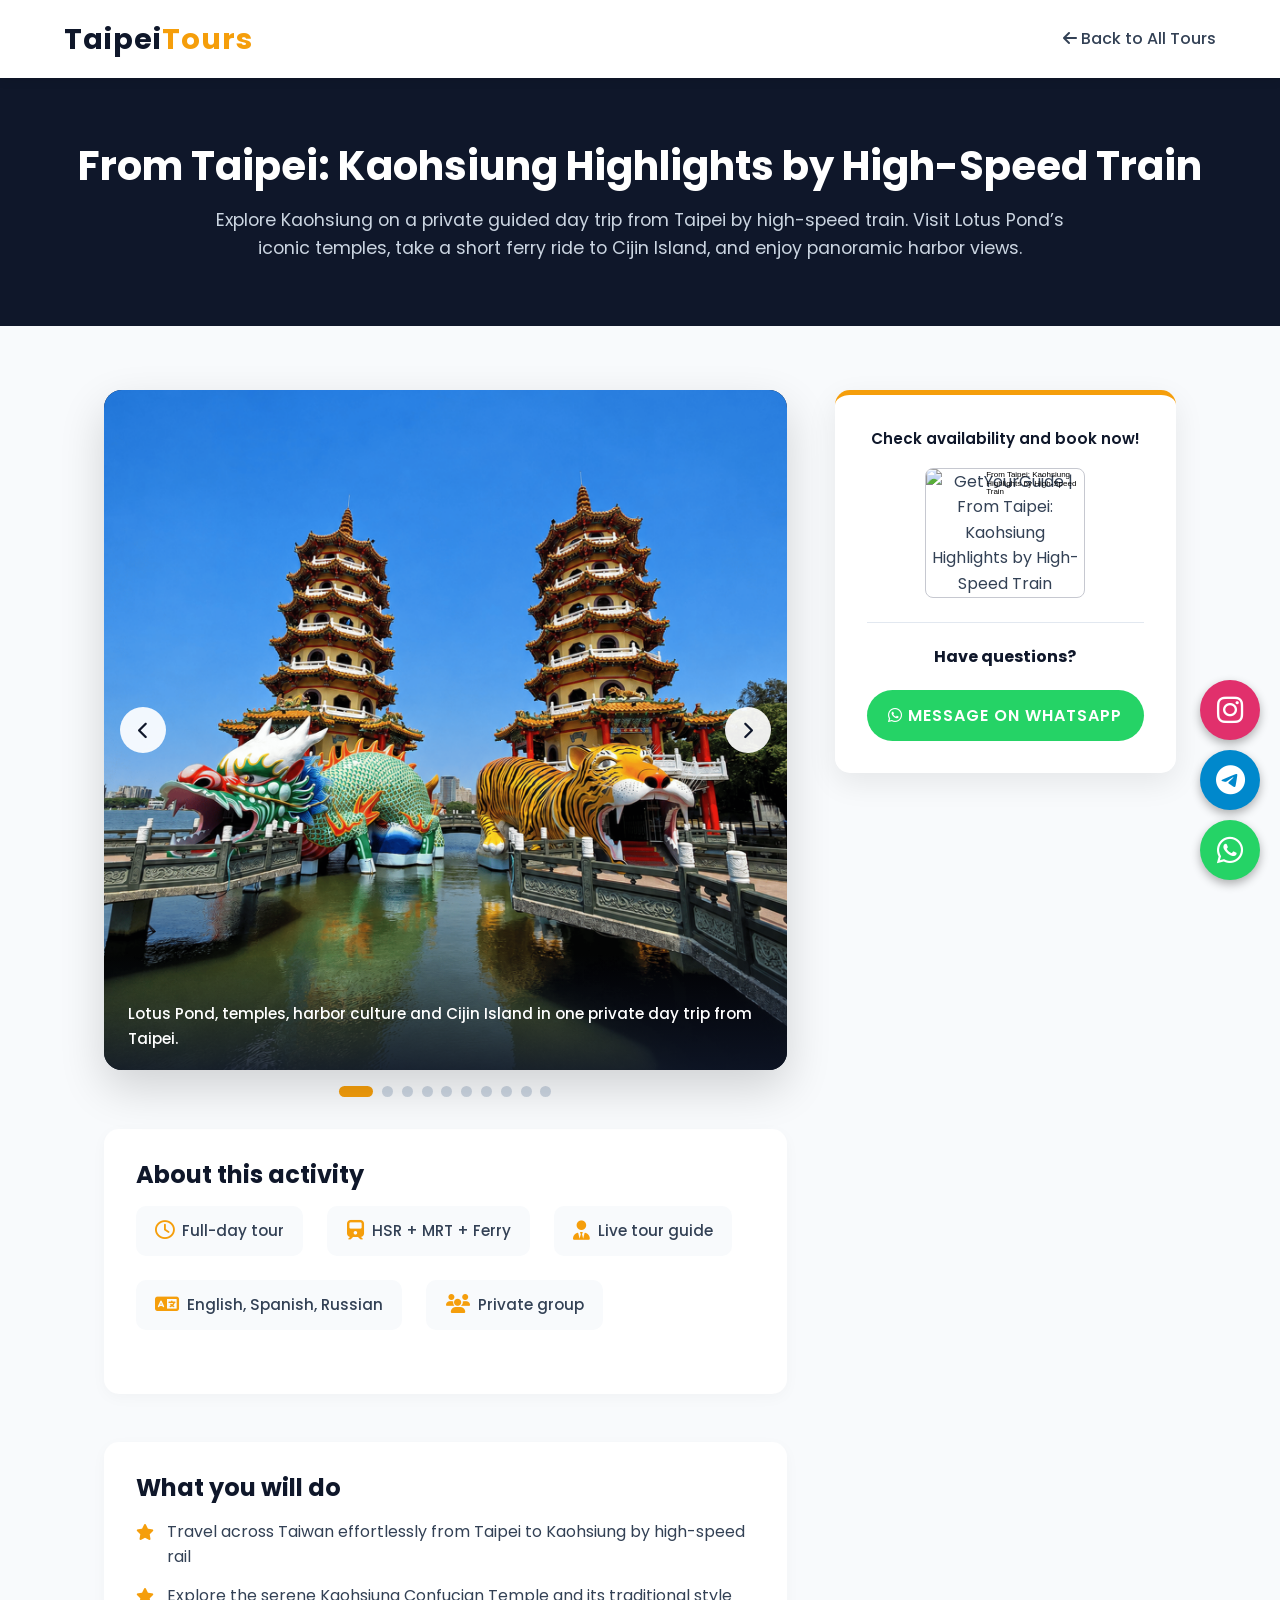
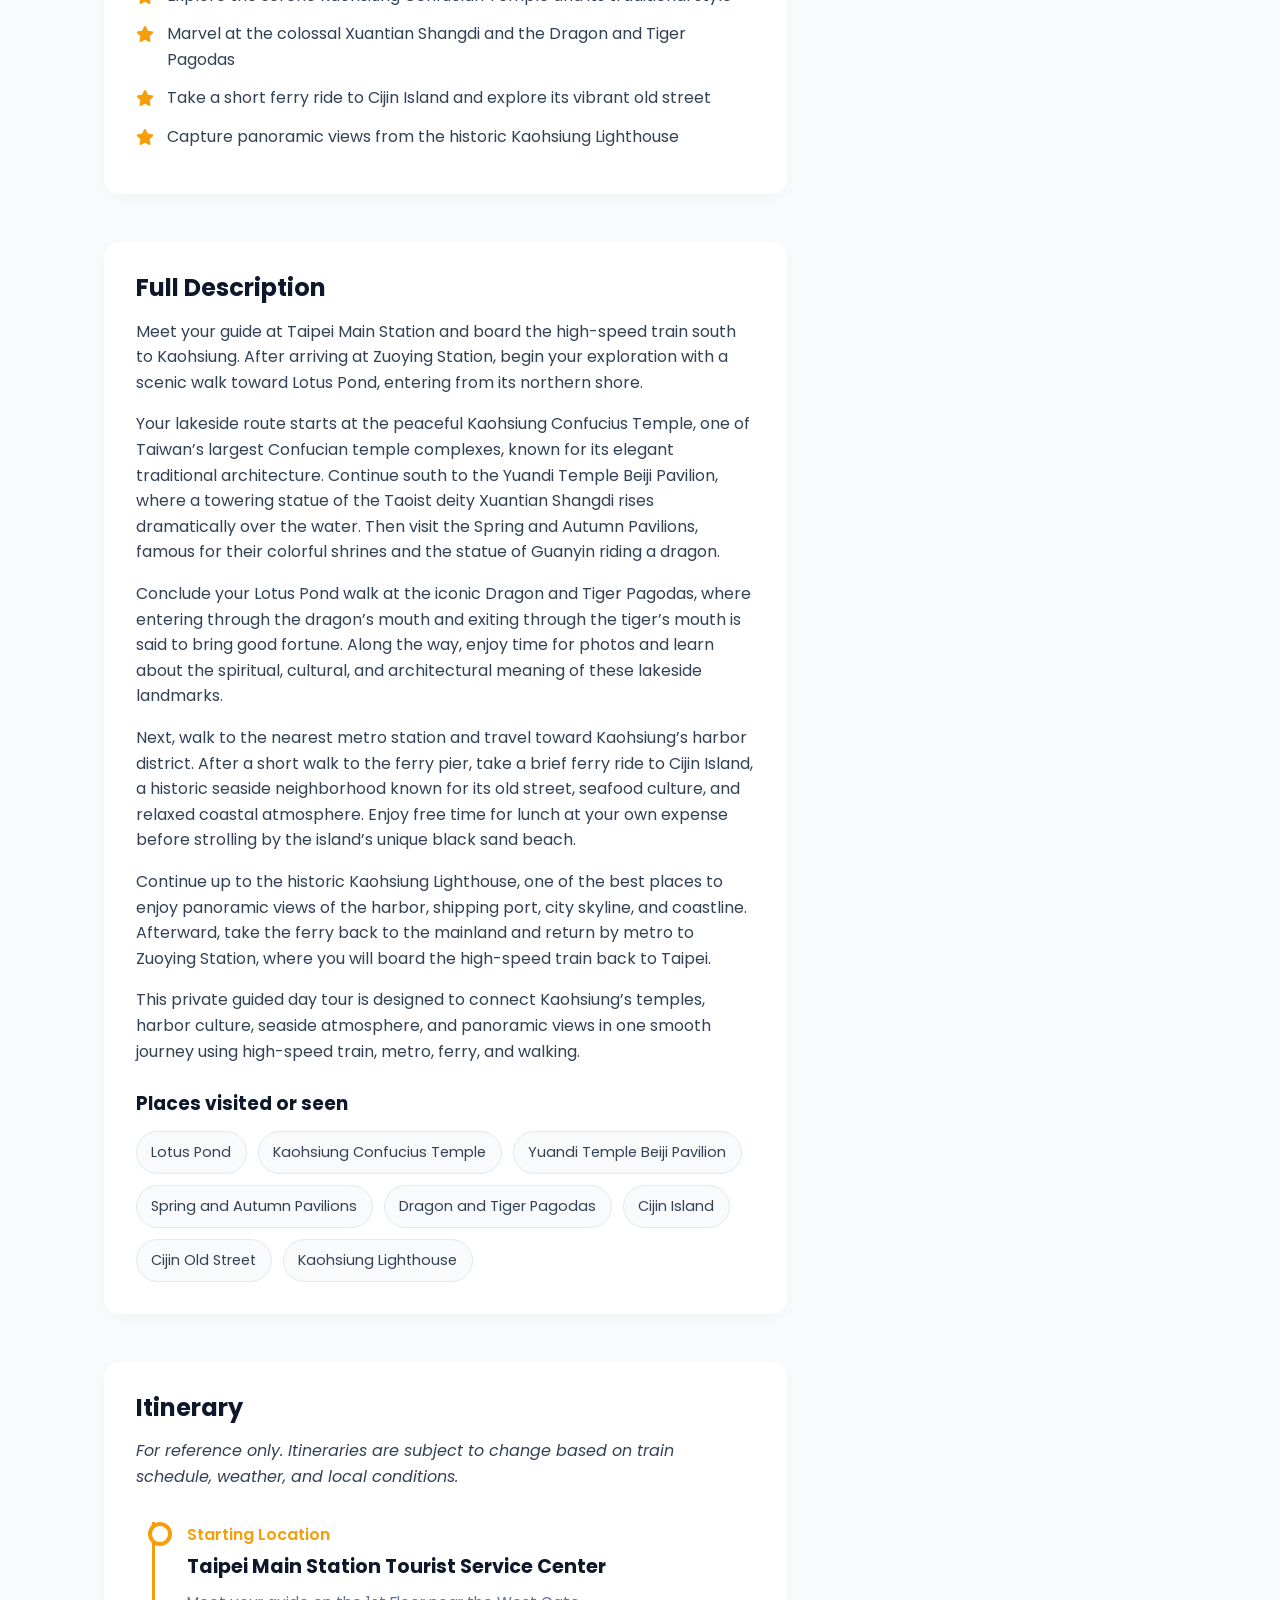
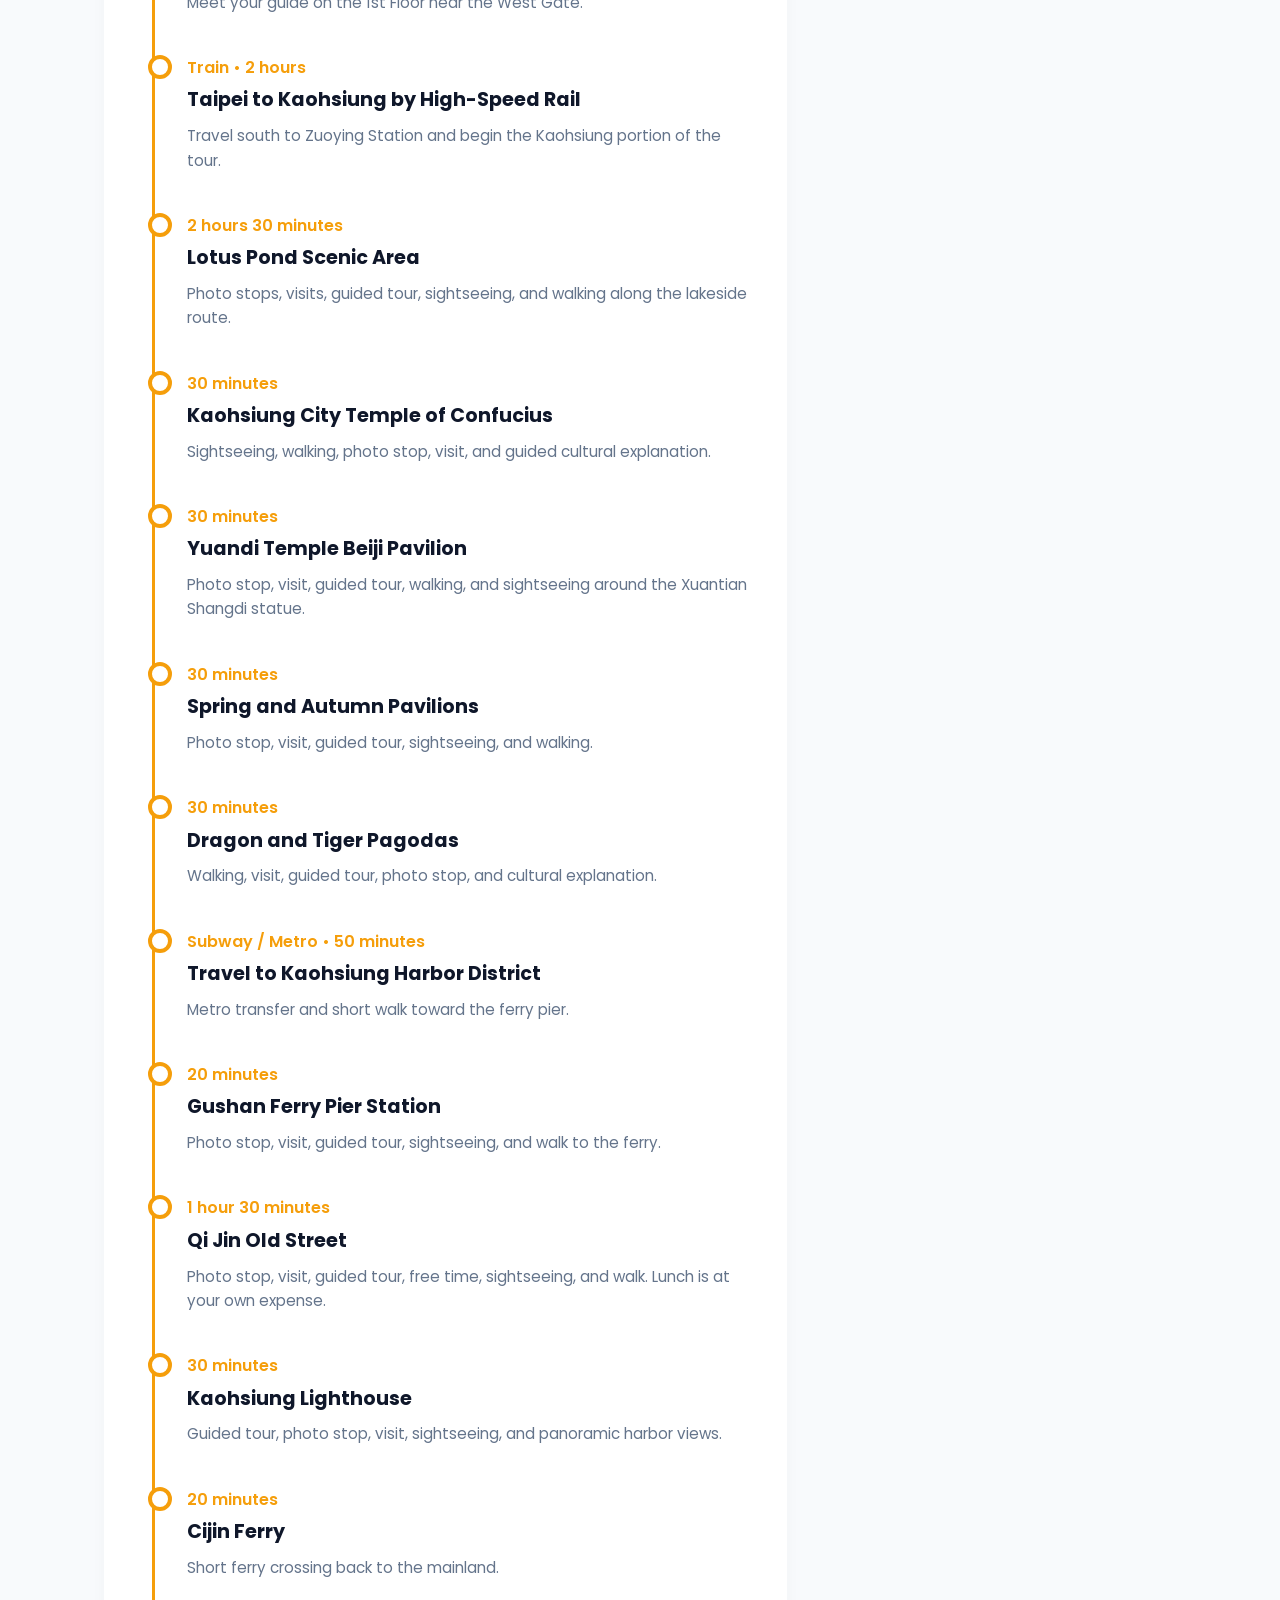
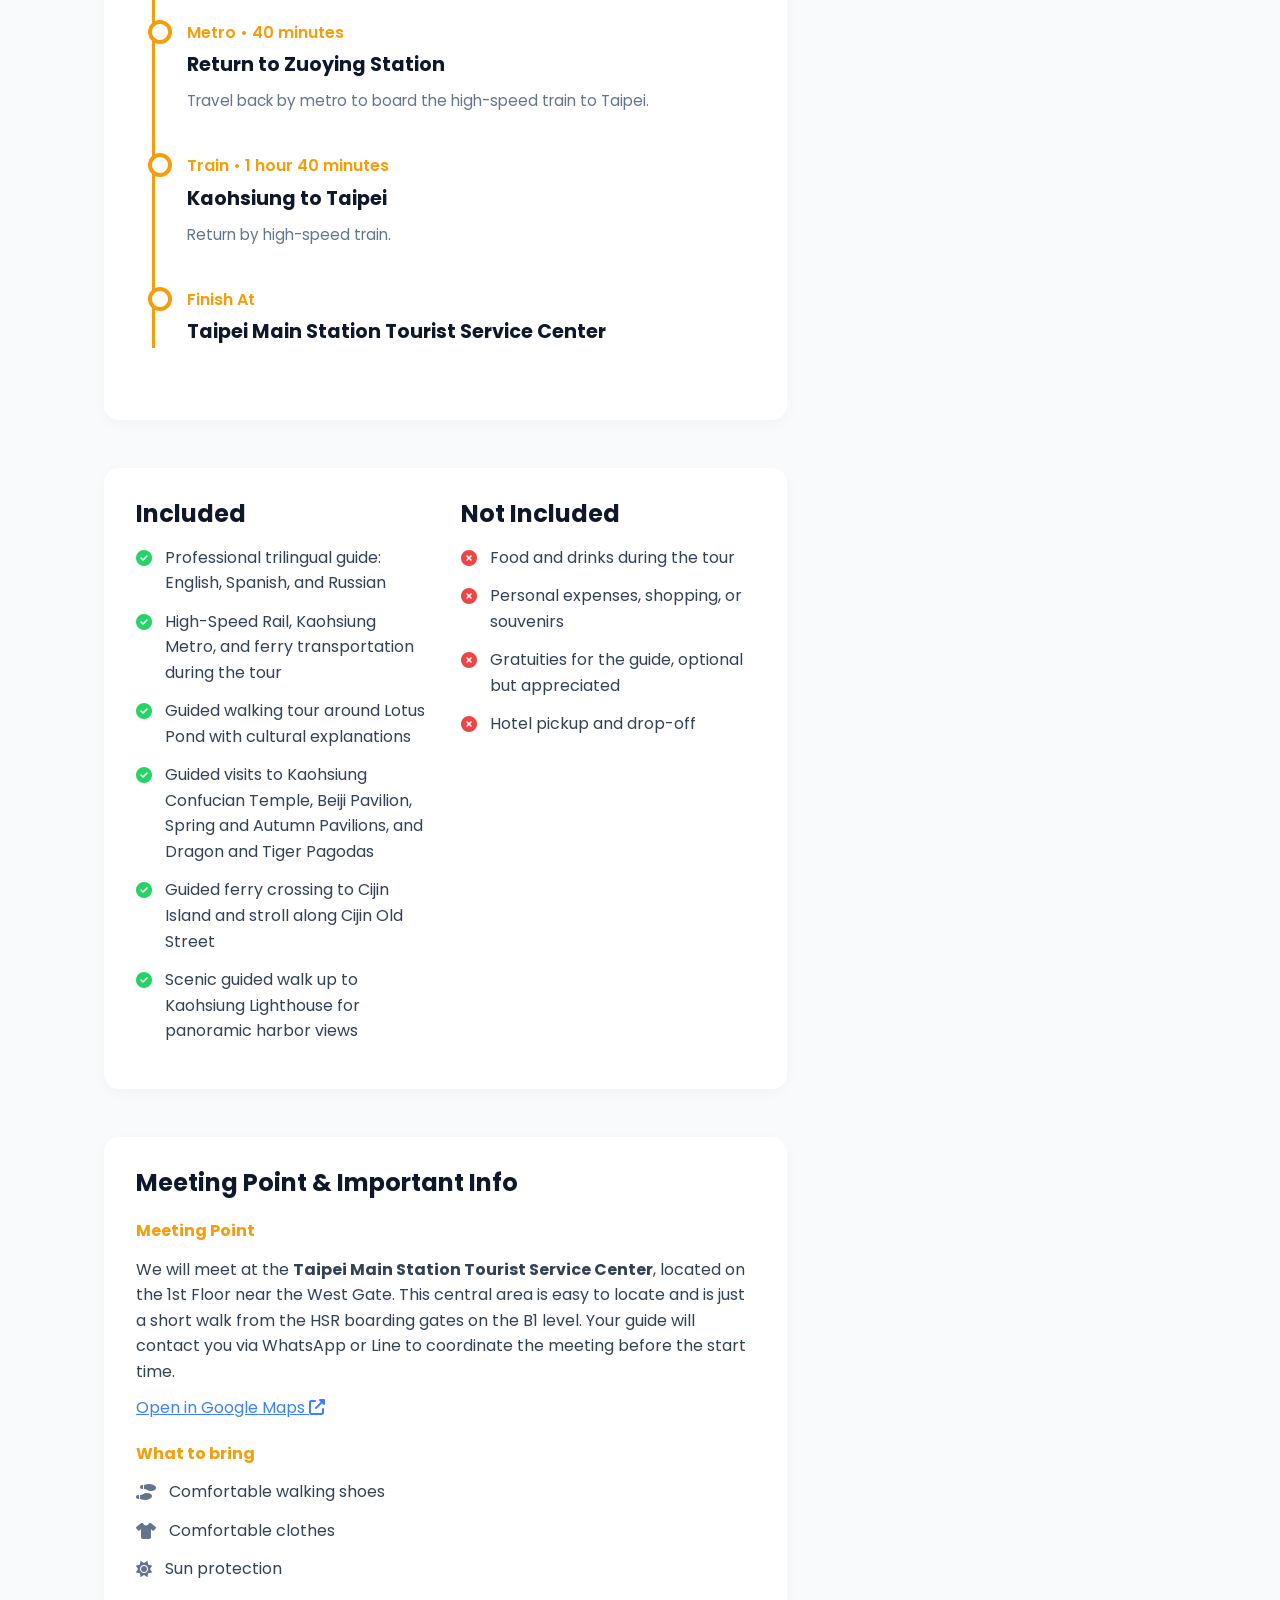
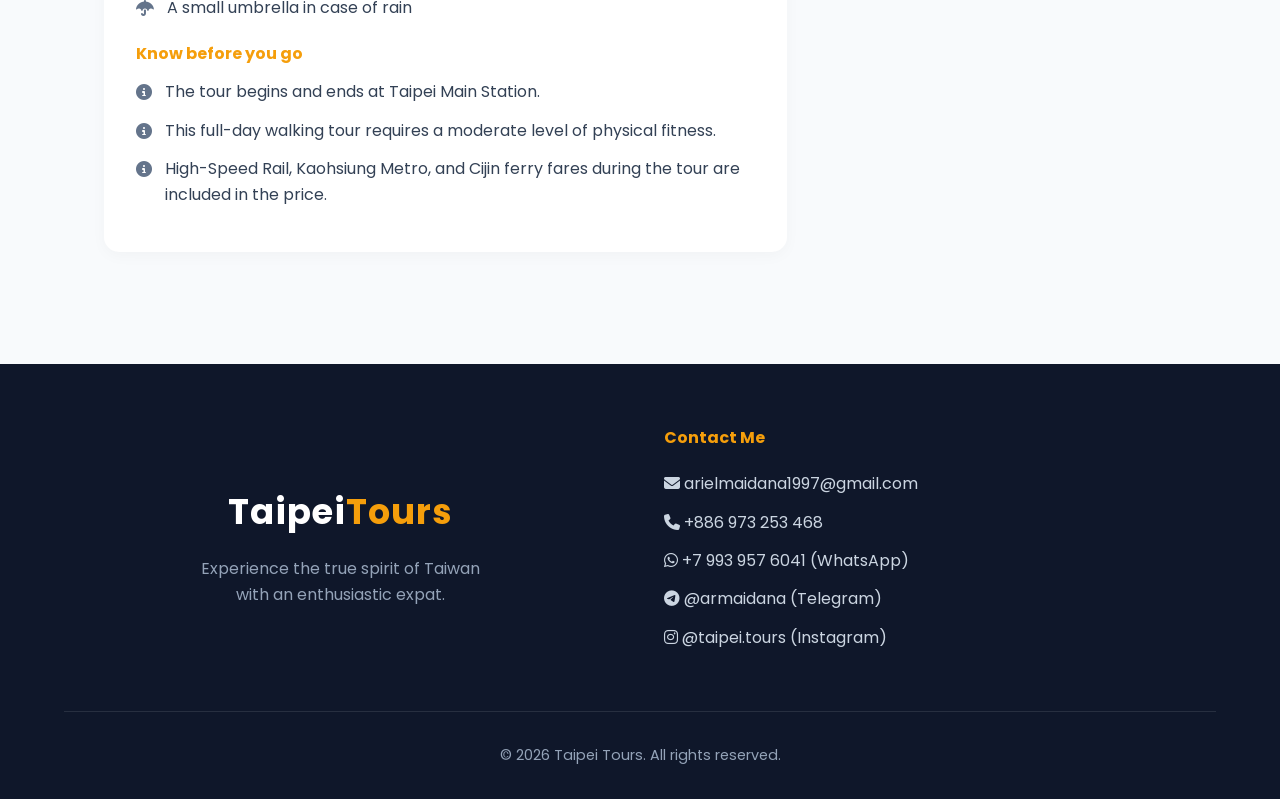
==== commit cee25a0b: "Add multiple gallery images to highlights page" ====
--- a/kaohsiung-highlights.html
+++ b/kaohsiung-highlights.html
@@ -228,6 +228,34 @@
                     <div class="slider-track">
                         <figure class="gallery-slide">
                             <img src="templo_mejorado_3000x4000.png" alt="Kaohsiung Lotus Pond temple view">
+                            <figcaption>Lotus Pond, temples, harbor culture and Cijin Island in one private day trip from Taipei.</figcaption>
+                        </figure>
+                        <figure class="gallery-slide">
+                            <img src="ChatGPT Image 9 jun 2026, 08_14_46 p.m.-2.png" alt="Kaohsiung scenic view 2">
+                        </figure>
+                        <figure class="gallery-slide">
+                            <img src="ChatGPT Image 9 jun 2026, 08_12_29 p.m.-2.png" alt="Kaohsiung scenic view 3">
+                        </figure>
+                        <figure class="gallery-slide">
+                            <img src="ChatGPT Image 9 jun 2026, 08_09_15 p.m.-2.png" alt="Kaohsiung scenic view 4">
+                        </figure>
+                        <figure class="gallery-slide">
+                            <img src="ChatGPT Image 9 jun 2026, 08_20_25 p.m.-2.png" alt="Kaohsiung scenic view 5">
+                        </figure>
+                        <figure class="gallery-slide">
+                            <img src="ChatGPT Image 9 jun 2026, 08_17_43 p.m.-2.png" alt="Kaohsiung scenic view 6">
+                        </figure>
+                        <figure class="gallery-slide">
+                            <img src="a00ead8d-a76a-45bf-97c3-f80301cc2483-2.png" alt="Kaohsiung scenic view 7">
+                        </figure>
+                        <figure class="gallery-slide">
+                            <img src="ChatGPT Image 9 jun 2026, 08_26_40 p.m.-2.png" alt="Kaohsiung scenic view 8">
+                        </figure>
+                        <figure class="gallery-slide">
+                            <img src="ChatGPT Image 9 jun 2026, 08_22_54 p.m.-2.png" alt="Kaohsiung scenic view 9">
+                        </figure>
+                        <figure class="gallery-slide">
+                            <img src="foto_mejorada_3000x4000.png" alt="Kaohsiung scenic view 10">
                         </figure>
                     </div>
 
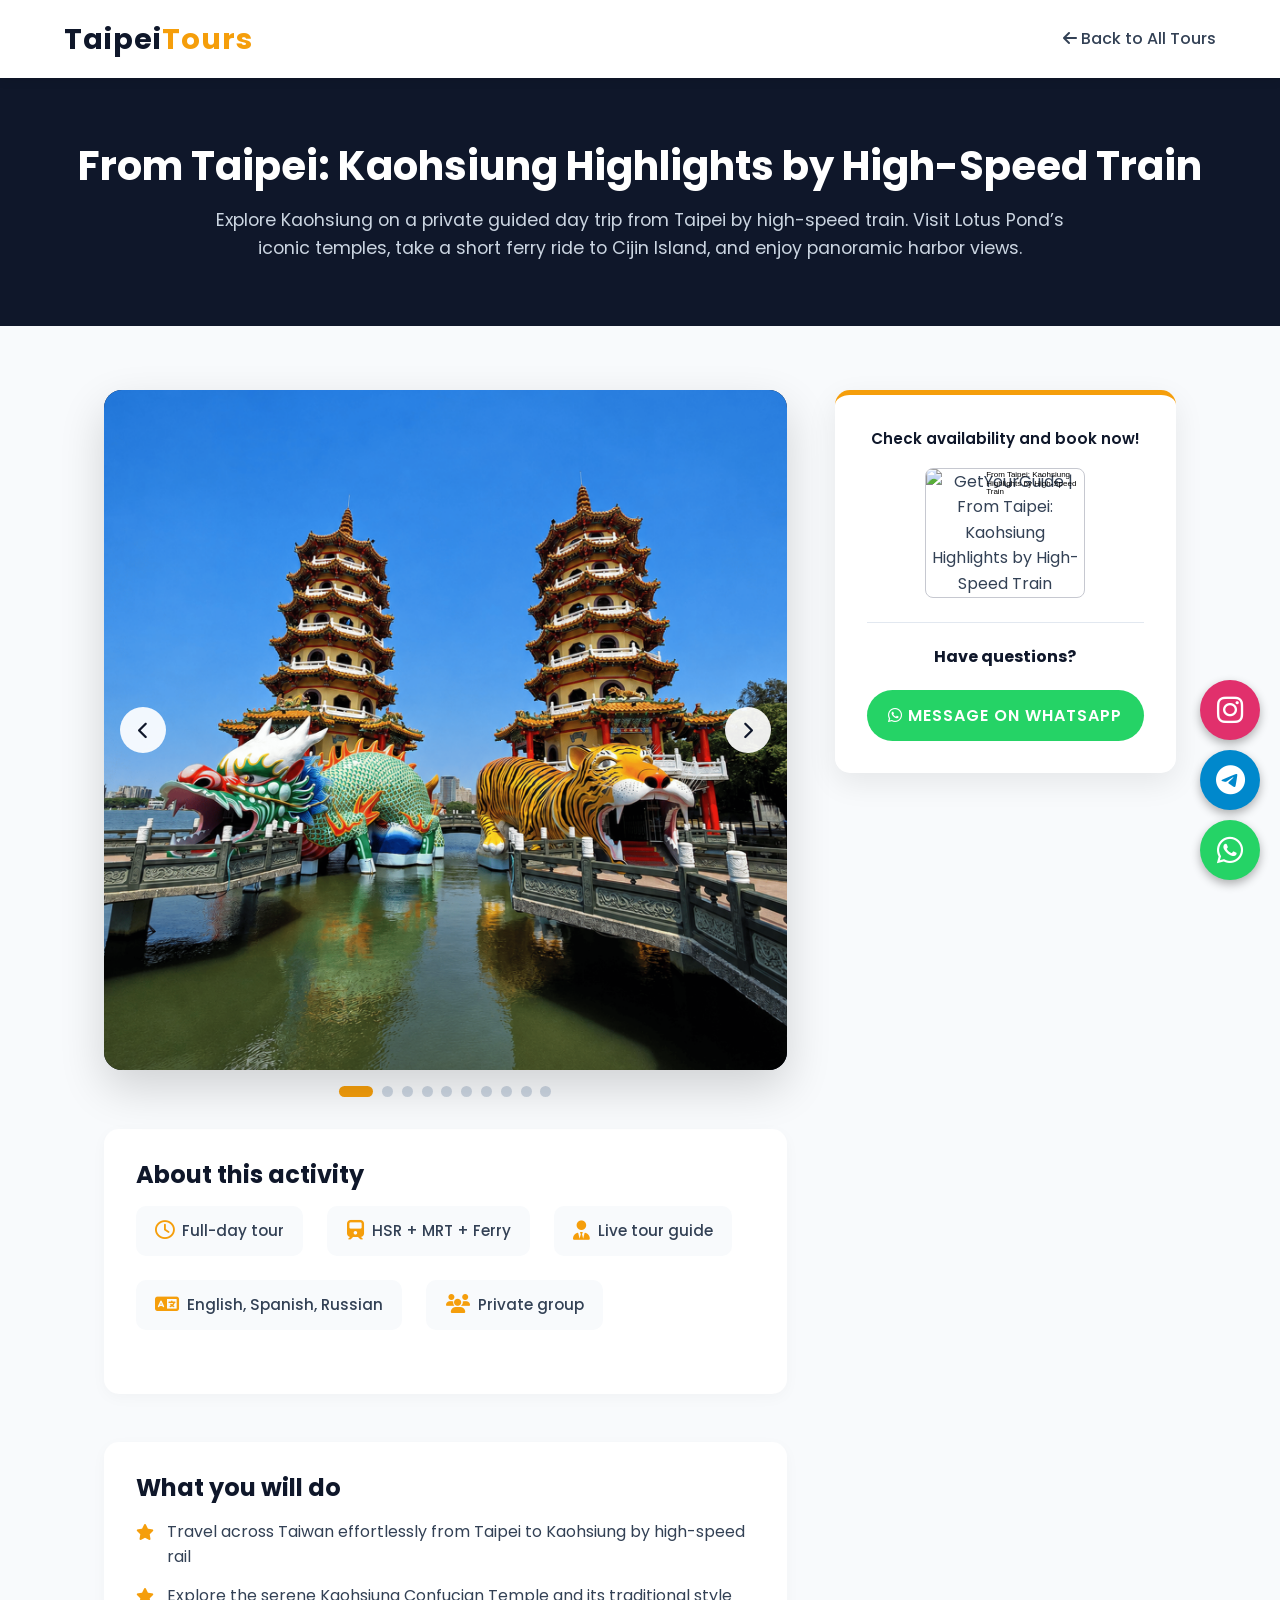
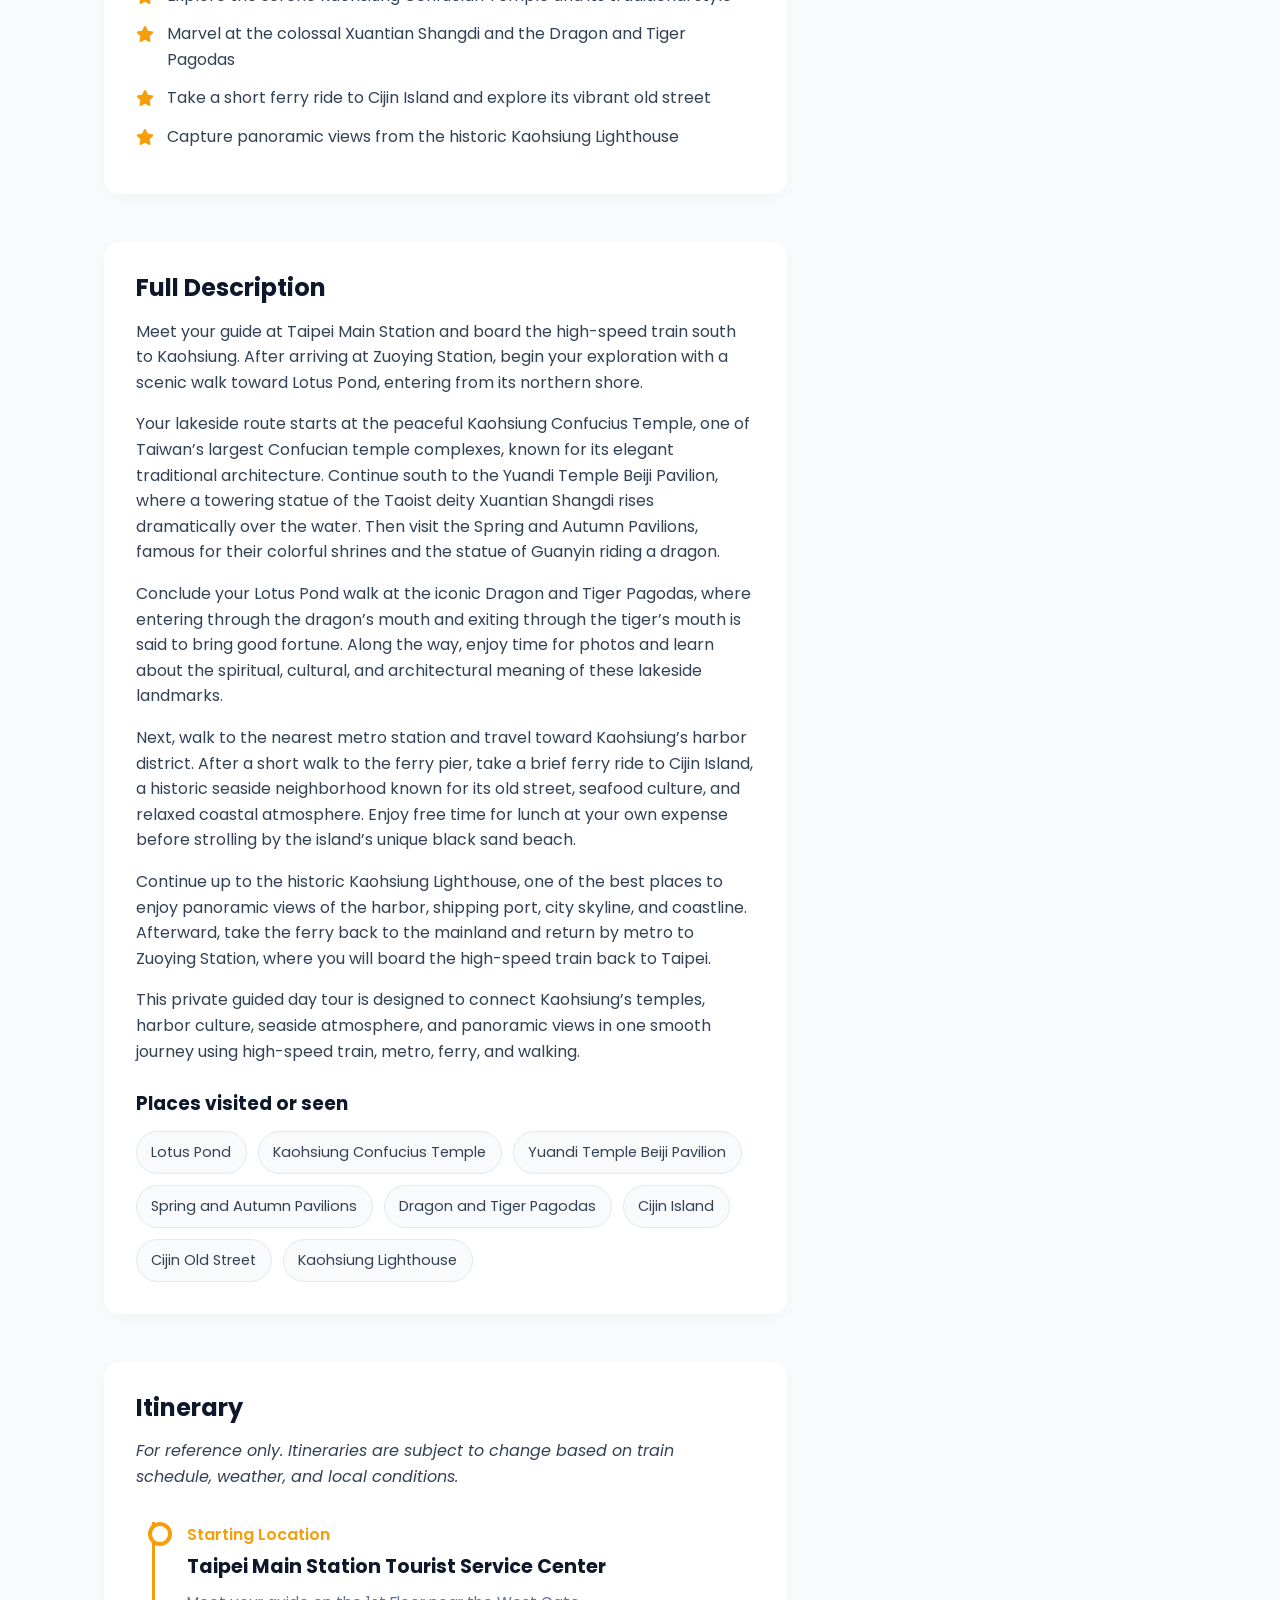
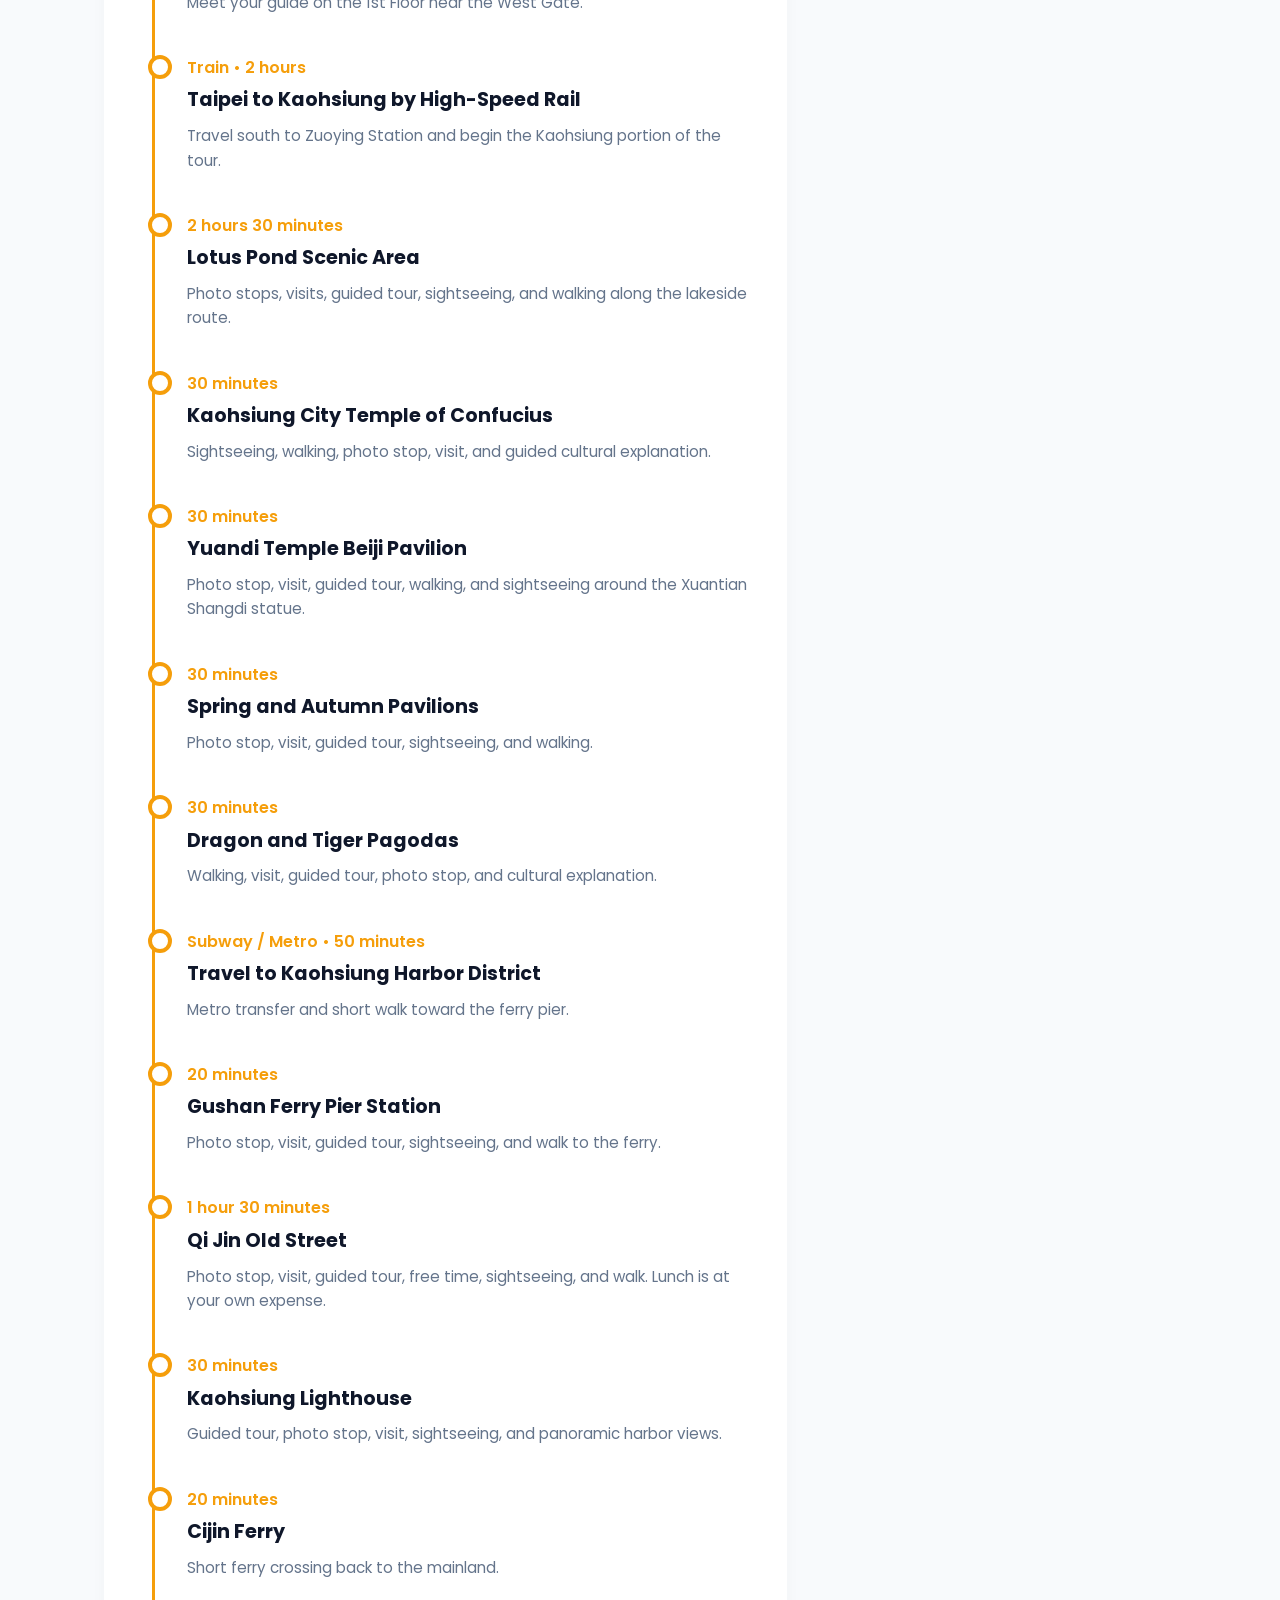
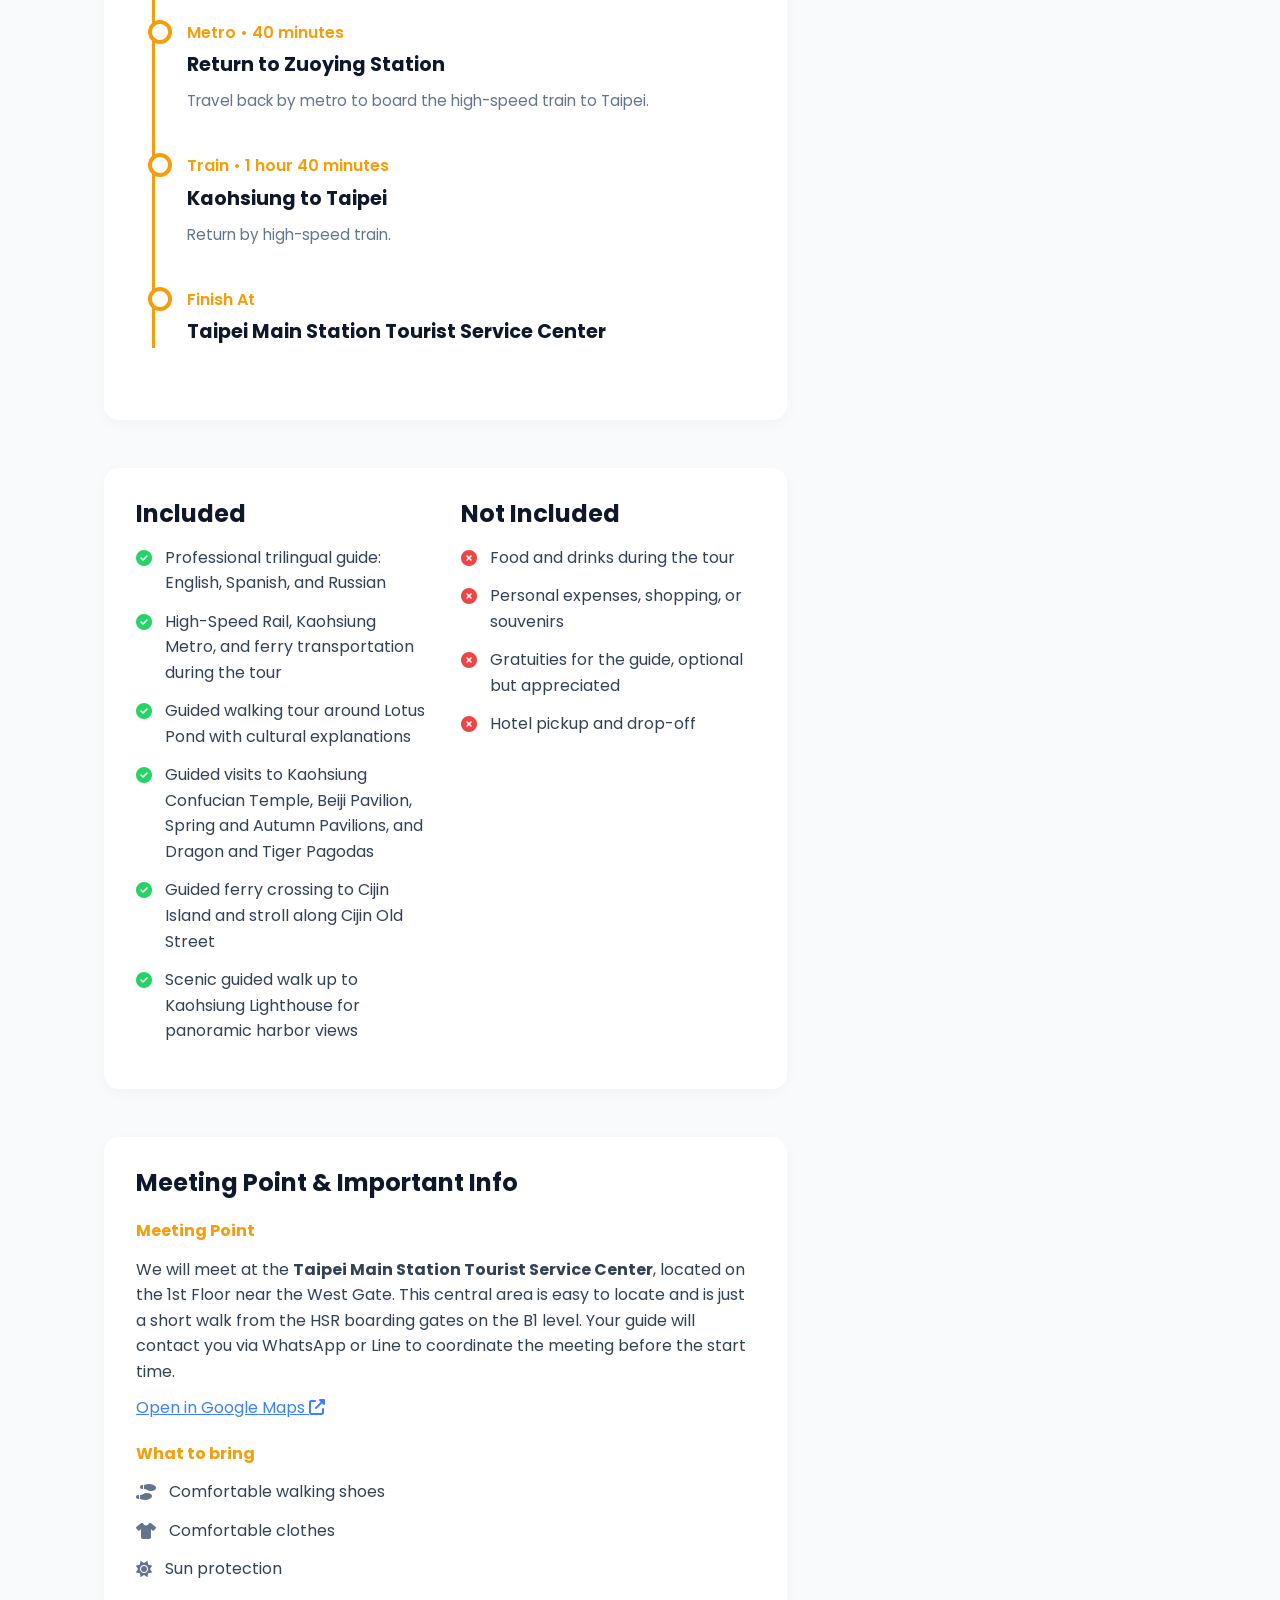
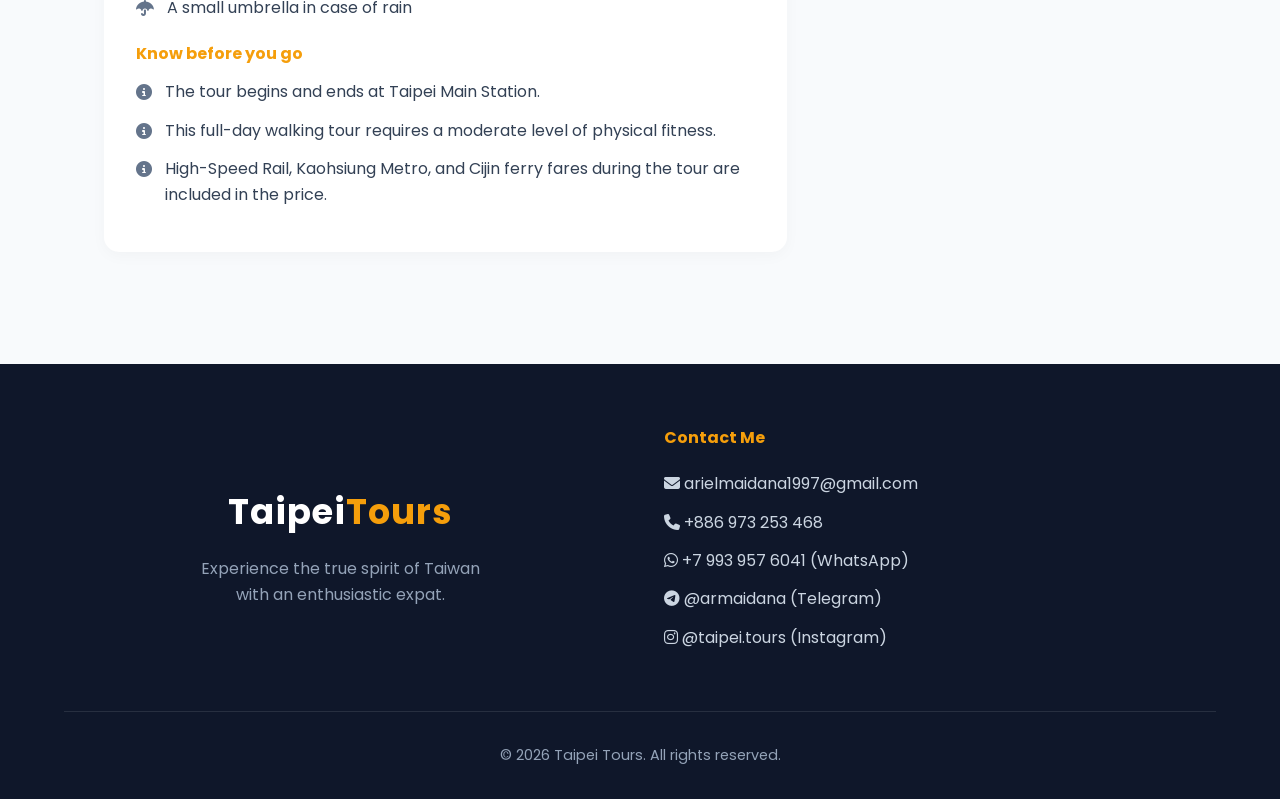
==== commit 2107c31a: "Remove figcaption from Lotus Pond image Removed figcaption for the first gallery slide." ====
--- a/kaohsiung-highlights.html
+++ b/kaohsiung-highlights.html
@@ -228,7 +228,6 @@
                     <div class="slider-track">
                         <figure class="gallery-slide">
                             <img src="templo_mejorado_3000x4000.png" alt="Kaohsiung Lotus Pond temple view">
-                            <figcaption>Lotus Pond, temples, harbor culture and Cijin Island in one private day trip from Taipei.</figcaption>
                         </figure>
                         <figure class="gallery-slide">
                             <img src="ChatGPT Image 9 jun 2026, 08_14_46 p.m.-2.png" alt="Kaohsiung scenic view 2">
